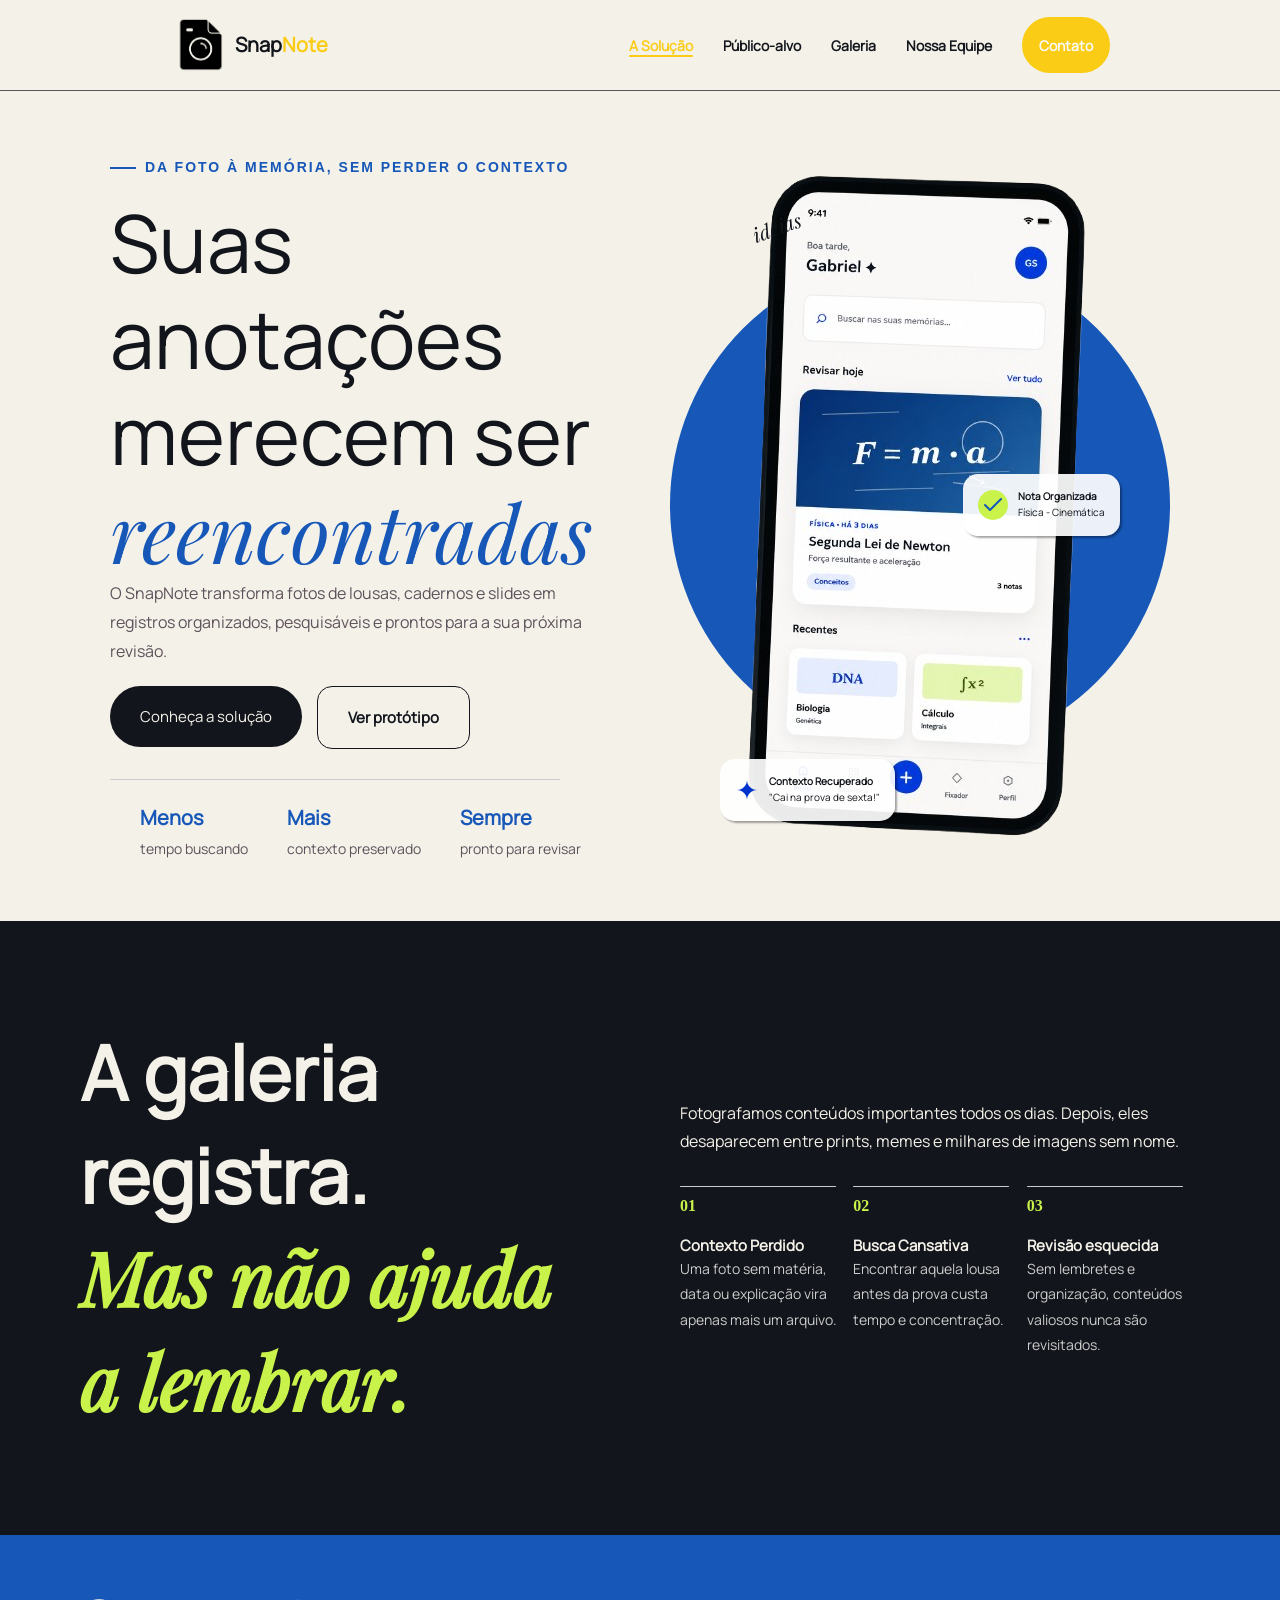
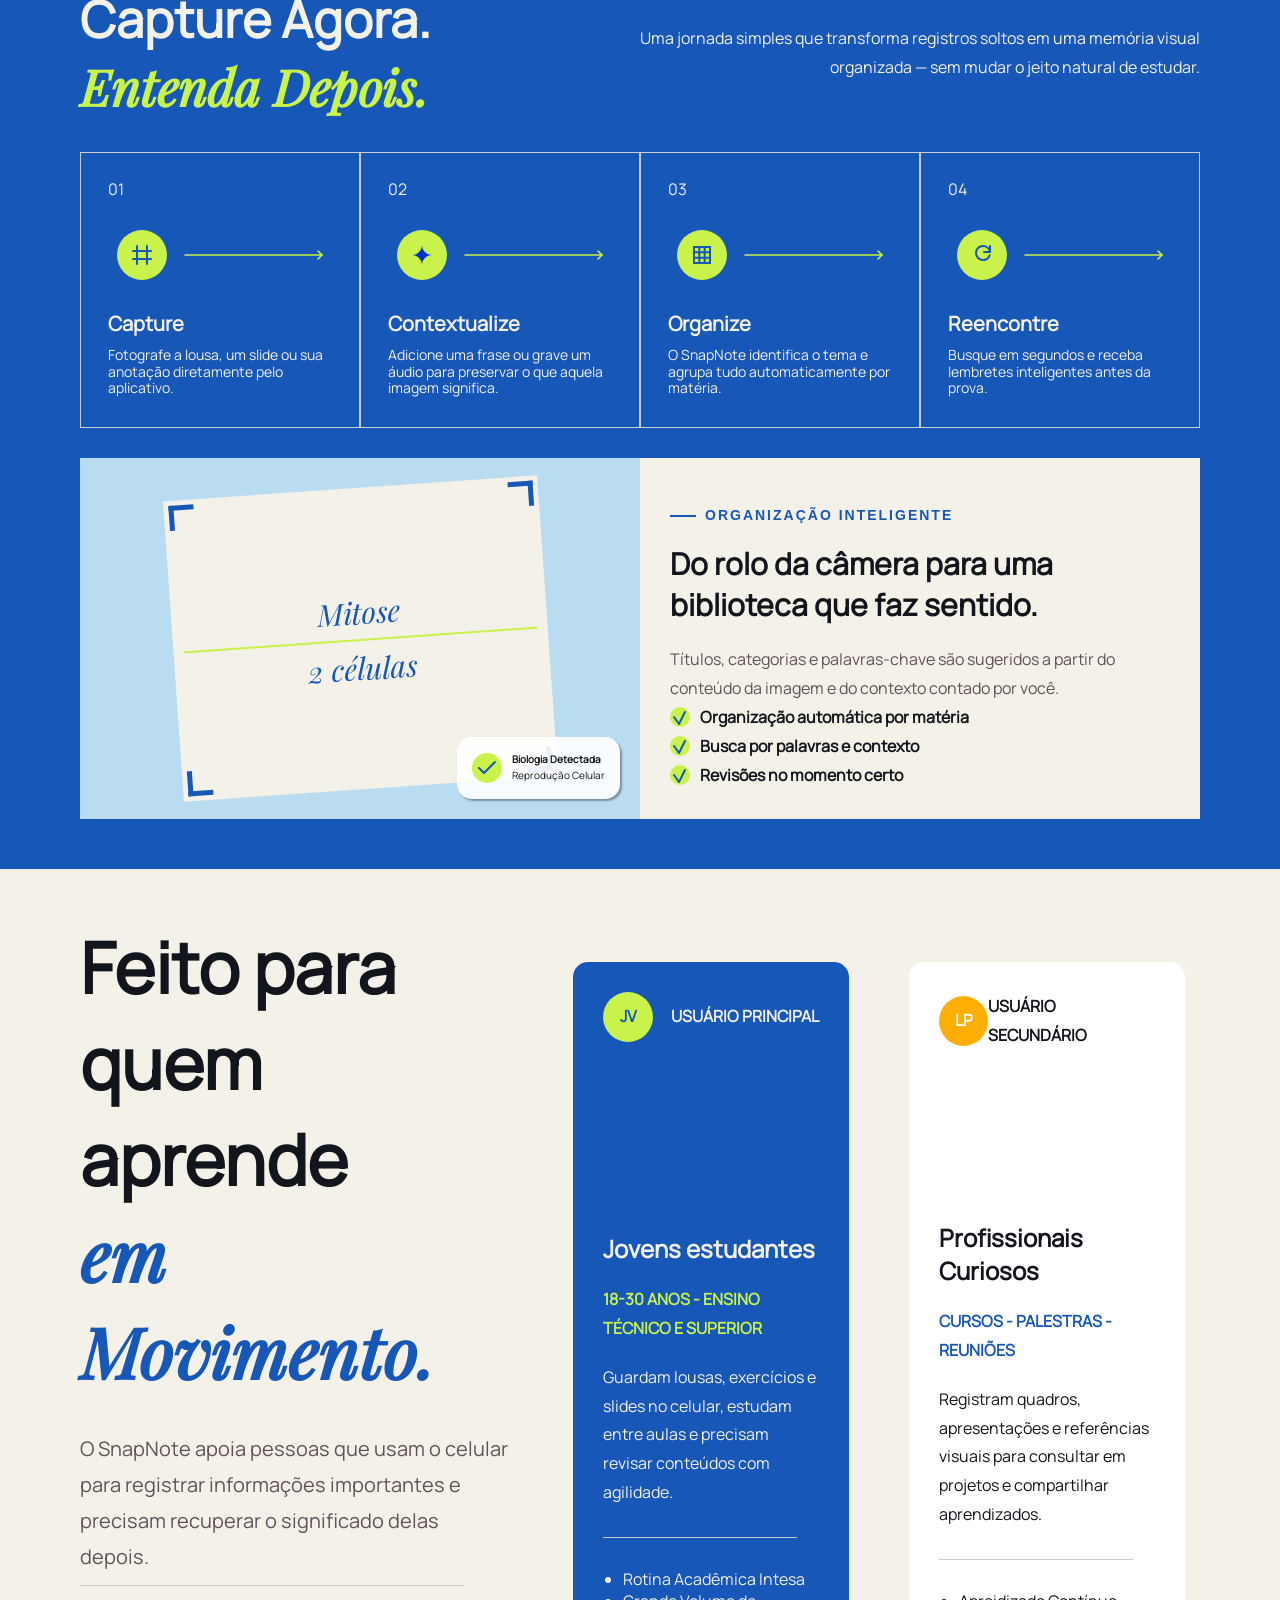
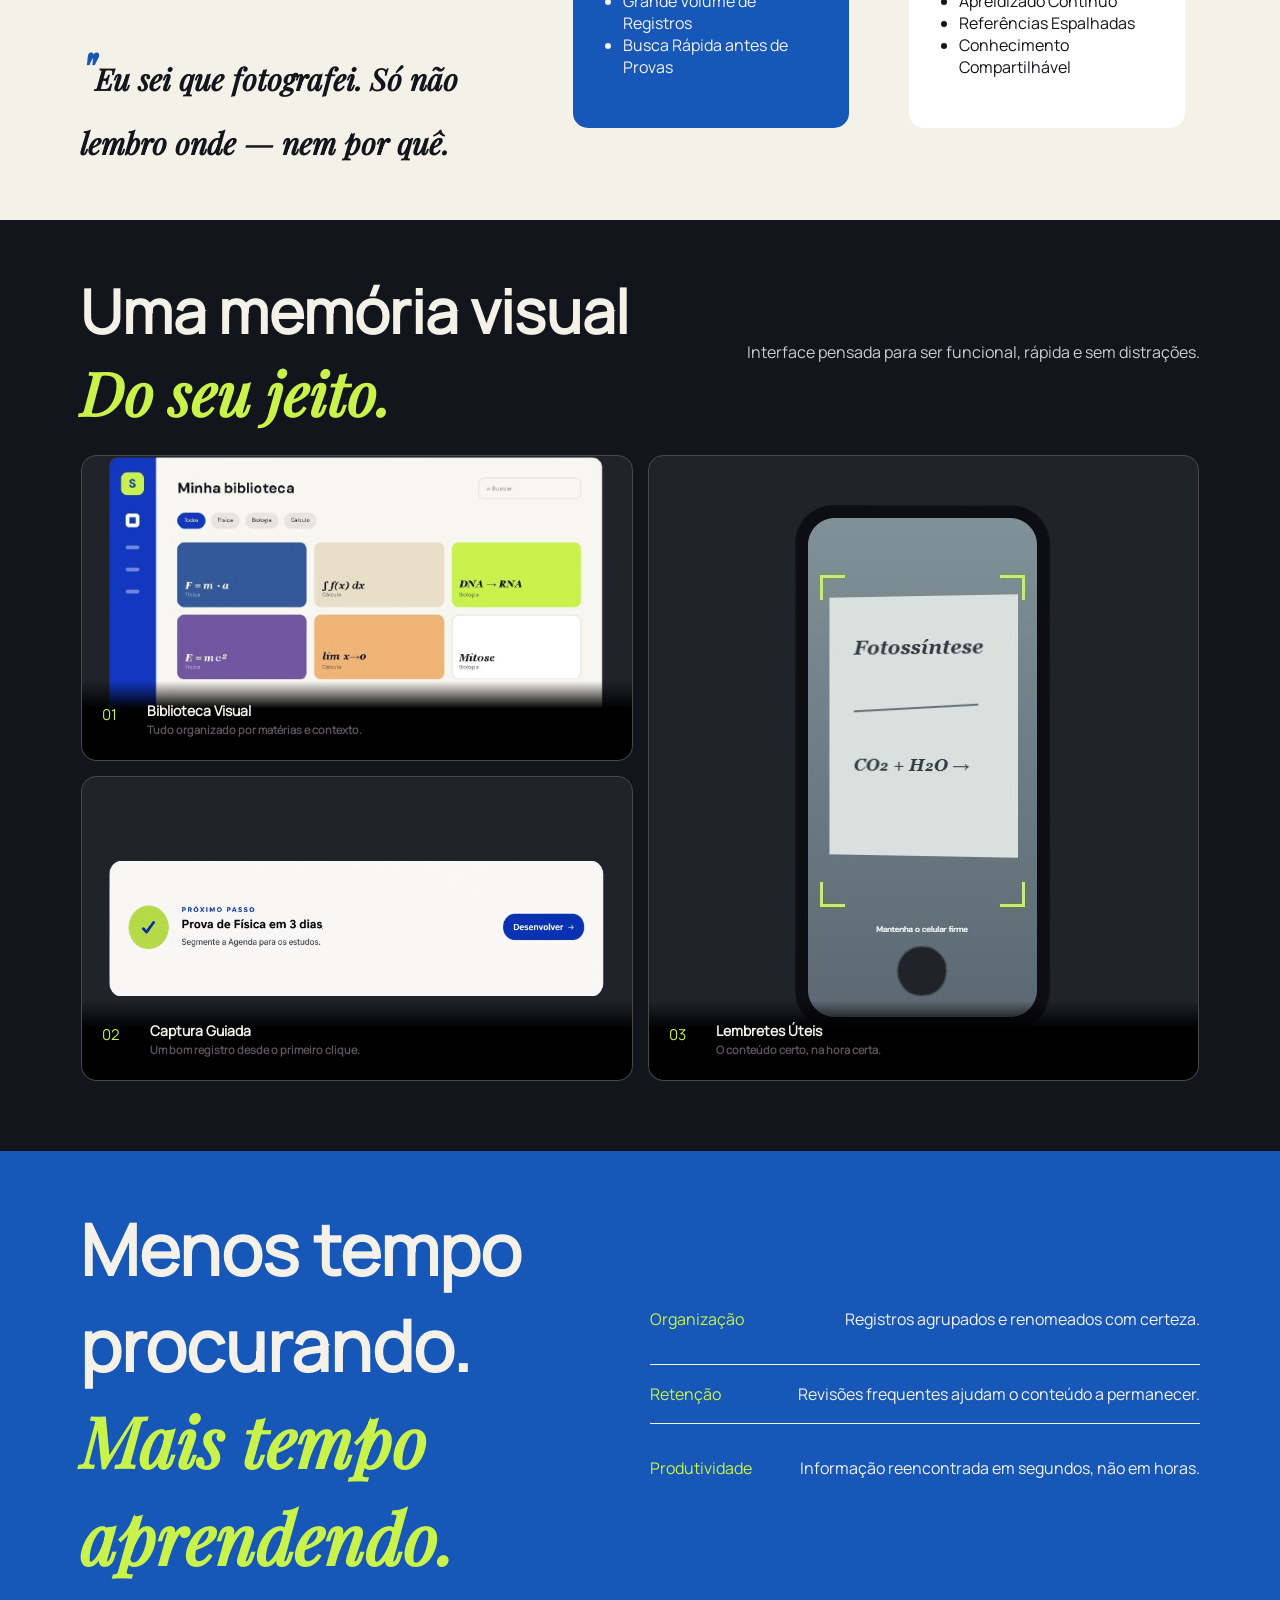
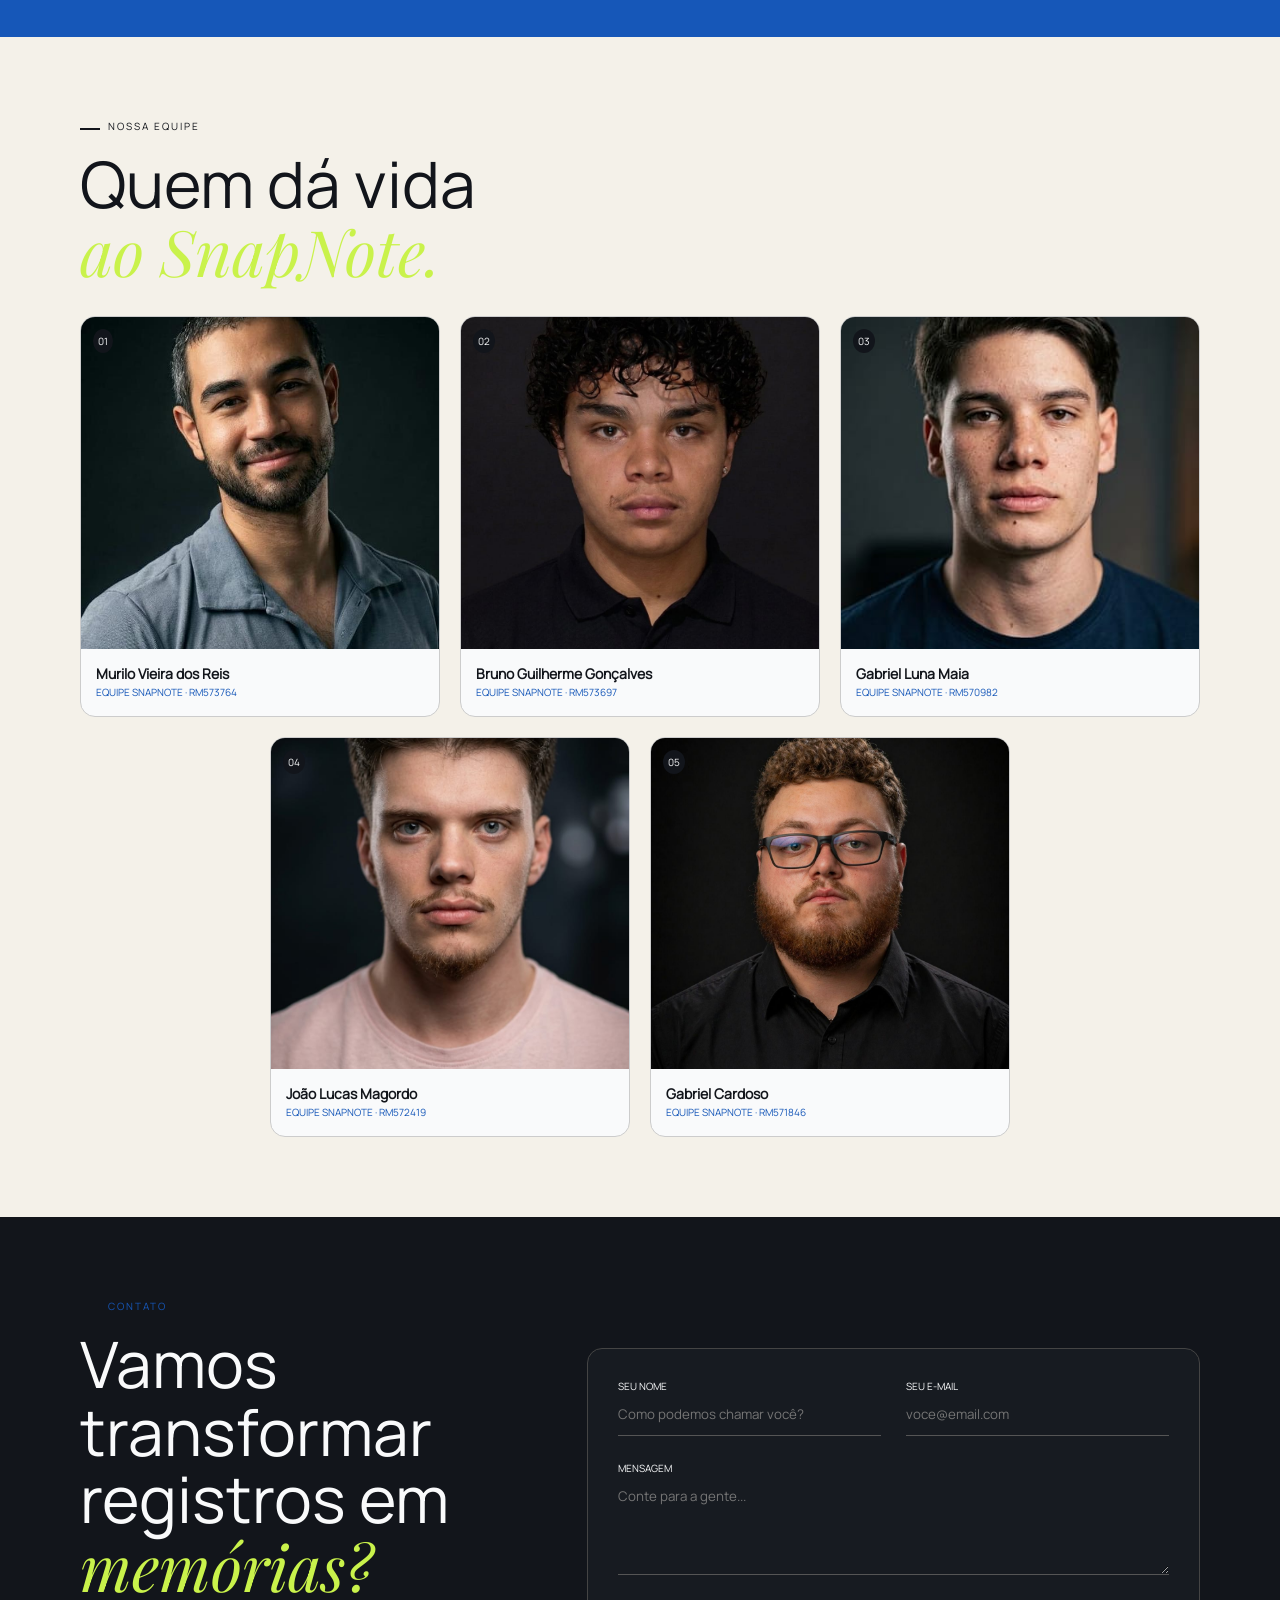
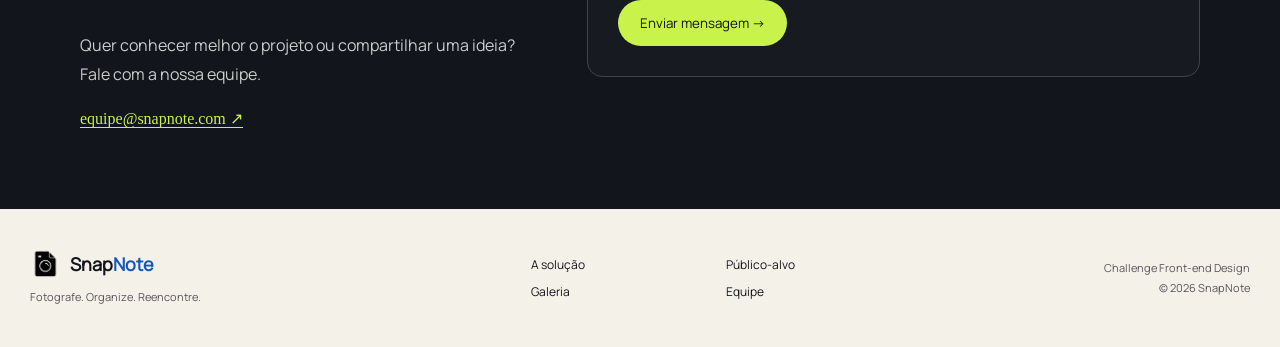
==== index.html @ d65e0044 "fix: correções" ====
<!DOCTYPE html>
<html lang="en">

<head>
    <meta charset="UTF-8">
    <meta name="viewport" content="width=device-width, initial-scale=1.0">
    <title>SnapNote</title>
    <link rel="stylesheet" href="styles/style.css">
</head>

<body>
    <header class="header-nav">
        <a href="#top">
            <div class="header-logo">
                <img src="./images/logo.png" alt="Logotipo da plataforma SnapNote">
                <p>Snap<span>Note</span></p>
            </div>
        </a>
        <nav>
            <ul class="nav-hero-menu">
                <li><a href="#top">A Solução</a></li>
                <li><a href="#publico">Público-alvo</a></li>
                <li><a href="#galeria">Galeria</a></li>
                <li><a href="#equipe">Nossa Equipe</a></li>
                <li><a href="#contact">Contato</a></li>
            </ul>
        </nav>
        <button id="menuButton" class="nav-mobile-menu">
            <div></div>
            <div></div>
            <div></div>
        </button>
        <div class="mobile-menu">
            <div>
                <a href="#top">
                    <img src="./images/logo-white.png" alt="Logotipo da plataforma SnapNote">
                </a>
            </div>
            <ul class="nav-hero-menu">
                <li><a href="#top">A Solução</a></li>
                <li><a href="#publico">Público-alvo</a></li>
                <li><a href="#galeria">Galeria</a></li>
                <li><a href="#equipe">Nossa Equipe</a></li>
                <li><a href="#contact">Contato</a></li>
            </ul>
        </div>
    </header>
    <main>
        <section id="top" class="home-section">
            <div class="home">
                <div class="call-to-action">
                    <p class="impact"><span></span>Da Foto à Memória, sem perder o contexto</p>
                    <h1 class="title">Suas anotações merecem ser</h1>
                    <h1 class="title differ-font">reencontradas</h1>
                    <p class="color-grey">O SnapNote transforma fotos de lousas, cadernos e slides em registros
                        organizados,
                        pesquisáveis e
                        prontos para a sua próxima revisão.
                    </p>
                    <div class="buttons">
                        <a href="#galeria"><button class="btn">Conheça a solução</button></a>
                        <a href="#galeria2"><button class="btn-white">Ver protótipo</button></a>
                    </div>
                    <div class="separator"></div>
                    <div class="characteristics">
                        <div>
                            <p>Menos</p>
                            <p>tempo buscando</p>
                        </div>
                        <div>
                            <p>Mais</p>
                            <p>contexto preservado</p>
                        </div>
                        <div>
                            <p>Sempre</p>
                            <p>pronto para revisar</p>
                        </div>
                    </div>
                </div>
                <div class="interface">
                    <img src="./images/prot.png" alt="Grande deslizamento de terra em encosta urbana">
                    <div class="blue-circle"></div>
                    <span class="decoration-ideas">ideias</span>
                    <div class="decoration-note">
                        <div>
                            <svg xmlns="http://w3.org" viewBox="0 0 24 24" width="24" height="24" fill="none"
                                stroke="currentColor" stroke-width="2" stroke-linecap="round" stroke-linejoin="round">
                                <polyline points="20 6 9 17 4 12"></polyline>
                            </svg>
                        </div>
                        <div>
                            <h3>Nota Organizada</h3>
                            <p>Física - Cinemática</p>
                        </div>
                    </div>
                    <div class="decoration-ai">
                        <div>
                            <svg width="24" height="24" viewBox="0 0 24 24" fill="none"
                                xmlns="http://www.w3.org/2000/svg">
                                <path
                                    d="M12 2C12 7.5 16.5 12 22 12C16.5 12 12 16.5 12 22C12 16.5 7.5 12 2 12C7.5 12 12 7.5 12 2Z"
                                    fill="#0033CC" />
                            </svg>
                        </div>
                        <div>
                            <h3>Contexto Recuperado</h3>
                            <p>"Cai na prova de sexta!"</p>
                        </div>
                    </div>
                </div>
            </div>
        </section>
        <section class="problem-section">
            <div class="problem-grid">
                <div class="problem-title">
                    <h2>
                        A galeria registra.
                        <br>
                        <span class="differ-font">Mas não ajuda a lembrar.</span>
                    </h2>
                </div>
                <div class="problem-explanation">
                    <p>Fotografamos conteúdos importantes todos os dias. Depois, eles desaparecem entre prints, memes e
                        milhares de imagens sem nome.
                    </p>
                    <div>
                        <div>
                            <div class="separator"></div>
                            <strong>01</strong>
                            <h3>Contexto Perdido</h3>
                            <p>Uma foto sem matéria, data ou explicação vira apenas mais um arquivo.</p>
                        </div>
                        <div>
                            <div class="separator"></div>
                            <strong>02</strong>
                            <h3>Busca Cansativa</h3>
                            <p>Encontrar aquela lousa antes da prova custa tempo e concentração.</p>
                        </div>
                        <div>
                            <div class="separator"></div>
                            <strong>03</strong>
                            <h3>Revisão esquecida</h3>
                            <p>Sem lembretes e organização, conteúdos valiosos nunca são revisitados.</p>
                        </div>
                    </div>
                </div>
            </div>
        </section>

        <section class="solution-section">
            <div class="solution">
                <div class="solution-header">
                    <h2>Capture Agora.
                        <br>
                        <span class="differ-font">Entenda Depois.</span>
                    </h2>
                    <p>Uma jornada simples que transforma registros soltos em uma memória visual organizada — sem mudar
                        o
                        jeito
                        natural de estudar.</p>
                </div>
                <div class="solution-backlog">
                    <div class="backlog">
                        <span>01</span>
                        <div class="action">
                            <div class="green-circle">
                                <svg width="32" height="32" viewBox="0 0 32 32" fill="none"
                                    xmlns="http://www.w3.org/2000/svg">
                                    <path d="M11 7V25" stroke="#1657B8" stroke-width="2" stroke-linecap="round" />
                                    <path d="M21 7V25" stroke="#1657B8" stroke-width="2" stroke-linecap="round" />
                                    <path d="M7 12H25" stroke="#1657B8" stroke-width="2" stroke-linecap="round" />
                                    <path d="M7 20H25" stroke="#1657B8" stroke-width="2" stroke-linecap="round" />
                                </svg>
                            </div>
                            <svg width="140" height="12" viewBox="0 0 140 12" fill="none"
                                xmlns="http://www.w3.org/2000/svg">
                                <path d="M1 6H138" stroke="#C9F24B" stroke-width="1.5" stroke-linecap="round" />
                                <path d="M134 2L138 6L134 10" stroke="#C9F24B" stroke-width="1.5" stroke-linecap="round"
                                    stroke-linejoin="round" />
                            </svg>
                        </div>
                        <div class="backlog-text">
                            <h2>Capture</h2>
                            <p>Fotografe a lousa, um slide ou sua anotação diretamente pelo aplicativo.</p>
                        </div>
                    </div>
                    <div class="backlog">
                        <span>02</span>
                        <div class="action">
                            <div class="green-circle">
                                <svg width="24" height="24" viewBox="0 0 24 24" fill="none"
                                    xmlns="http://www.w3.org/2000/svg">
                                    <path
                                        d="M12 2C12 7.5 16.5 12 22 12C16.5 12 12 16.5 12 22C12 16.5 7.5 12 2 12C7.5 12 12 7.5 12 2Z"
                                        fill="#0033CC" />
                                </svg>
                            </div>
                            <svg width="140" height="12" viewBox="0 0 140 12" fill="none"
                                xmlns="http://www.w3.org/2000/svg">
                                <path d="M1 6H138" stroke="#C9F24B" stroke-width="1.5" stroke-linecap="round" />
                                <path d="M134 2L138 6L134 10" stroke="#C9F24B" stroke-width="1.5" stroke-linecap="round"
                                    stroke-linejoin="round" />
                            </svg>
                        </div>
                        <div class="backlog-text">
                            <h2>Contextualize</h2>
                            <p>Adicione uma frase ou grave um áudio para preservar o que aquela imagem significa.</p>
                        </div>
                    </div>
                    <div class="backlog">
                        <span>03</span>
                        <div class="action">
                            <div class="green-circle">
                                <svg width="24" height="24" viewBox="0 0 24 24" fill="none"
                                    xmlns="http://www.w3.org/2000/svg">
                                    <path d="M4 4H20V20H4V4Z" stroke="#1657B8" stroke-width="2" />

                                    <path d="M4 9.33H20M4 14.66H20" stroke="#1657B8" stroke-width="2" />

                                    <path d="M9.33 4V20M14.66 4V20" stroke="#1657B8" stroke-width="2" />
                                </svg>
                            </div>
                            <svg width="140" height="12" viewBox="0 0 140 12" fill="none"
                                xmlns="http://www.w3.org/2000/svg">
                                <path d="M1 6H138" stroke="#C9F24B" stroke-width="1.5" stroke-linecap="round" />
                                <path d="M134 2L138 6L134 10" stroke="#C9F24B" stroke-width="1.5" stroke-linecap="round"
                                    stroke-linejoin="round" />
                            </svg>
                        </div>
                        <div class="backlog-text">
                            <h2>Organize</h2>
                            <p>O SnapNote identifica o tema e agrupa tudo automaticamente por matéria.</p>
                        </div>
                    </div>
                    <div class="backlog">
                        <span>04</span>
                        <div class="action">
                            <div class="green-circle">
                                <div style="color: blue;">
                                    <svg width="24" height="24" viewBox="0 0 24 24" fill="none"
                                        xmlns="http://www.w3.org/2000/svg">
                                        <path
                                            d="M20 11C19.5 7.6 16.6 5 13 5C9.1 5 6 8.1 6 12C6 15.9 9.1 19 13 19C16 19 18.6 17.1 19.6 14.4"
                                            stroke="#1657B8" stroke-width="2" stroke-linecap="round" />

                                        <path d="M20 5V11H14" stroke="#1657B8" stroke-width="2" stroke-linecap="round"
                                            stroke-linejoin="round" />
                                    </svg>
                                </div>
                            </div>
                            <svg width="140" height="12" viewBox="0 0 140 12" fill="none"
                                xmlns="http://www.w3.org/2000/svg">
                                <path d="M1 6H138" stroke="#C9F24B" stroke-width="1.5" stroke-linecap="round" />
                                <path d="M134 2L138 6L134 10" stroke="#C9F24B" stroke-width="1.5" stroke-linecap="round"
                                    stroke-linejoin="round" />
                            </svg>
                        </div>
                        <div class="backlog-text">
                            <h2>Reencontre</h2>
                            <p>Busque em segundos e receba lembretes inteligentes antes da prova.</p>
                        </div>
                    </div>
                </div>
                <div class="real-example">
                    <div class="example">
                        <div class="decoration-note">
                            <div>
                                <svg xmlns="http://w3.org" viewBox="0 0 24 24" width="24" height="24" fill="none"
                                    stroke="currentColor" stroke-width="2" stroke-linecap="round"
                                    stroke-linejoin="round">
                                    <polyline points="20 6 9 17 4 12"></polyline>
                                </svg>
                            </div>
                            <div>
                                <h3>Biologia Detectada</h3>
                                <p>Reprodução Celular</p>
                            </div>
                        </div>
                        <div class="card">
                            <span class="corner corner-1"></span>
                            <span class="corner corner-2"></span>
                            <span class="corner corner-3"></span>
                            <span class="corner corner-4"></span>
                            <div class="card-1">
                                <p class="differ-font">Mitose</p>
                            </div>
                            <div class="card-2">
                                <p class="differ-font">2 células</p>
                            </div>
                        </div>
                    </div>
                    <div class="system">
                        <p class="impact"><span></span>Organização Inteligente</p>
                        <h3>Do rolo da câmera para uma biblioteca que faz sentido.</h3>
                        <p class="text">Títulos, categorias e palavras-chave são sugeridos a partir do conteúdo da
                            imagem e
                            do contexto contado por você.</p>
                        <ul>
                            <li>
                                <div class="green-circle">
                                    <svg xmlns="http://w3.org" viewBox="0 0 20 20" width="20" height="20" fill="none"
                                        stroke="currentColor" stroke-width="2" stroke-linecap="round"
                                        stroke-linejoin="round">
                                        <polyline points="15 5 9 17 4 10"></polyline>
                                    </svg>
                                </div>
                                <p>Organização automática por matéria</p>
                            </li>
                            <li>
                                <div class="green-circle">
                                    <svg xmlns="http://w3.org" viewBox="0 0 20 20" width="20" height="20" fill="none"
                                        stroke="currentColor" stroke-width="2" stroke-linecap="round"
                                        stroke-linejoin="round">
                                        <polyline points="15 5 9 17 4 10"></polyline>
                                    </svg>
                                </div>
                                <p>Busca por palavras e contexto</p>
                            </li>
                            <li>
                                <div class="green-circle">
                                    <svg xmlns="http://w3.org" viewBox="0 0 20 20" width="20" height="20" fill="none"
                                        stroke="currentColor" stroke-width="2" stroke-linecap="round"
                                        stroke-linejoin="round">
                                        <polyline points="15 5 9 17 4 10"></polyline>
                                    </svg>
                                </div>
                                <p>Revisões no momento certo</p>
                            </li>
                        </ul>
                    </div>
                </div>
            </div>

        </section>

        <section id="publico" class="public-section">
            <div class="public-phrase">
                <h2>Feito para quem aprende<br><span class="differ-font">em Movimento.</span></h2>
                <p>O SnapNote apoia pessoas que usam o celular para registrar informações importantes e precisam
                    recuperar o significado delas depois.</p>
                <div class="separator"></div>
                <p class="comment differ-font"><span class="quote">"</span>Eu sei que fotografei. Só não lembro onde —
                    nem
                    por quê.</p>
            </div>
            <div class="public-people">
                <div class="person">
                    <div class="header">
                        <div class="green-circle">
                            <p>JV</p>
                        </div>
                        <p>USUÁRIO PRINCIPAL</p>
                    </div>
                    <div class="content">
                        <h2>Jovens estudantes</h2>
                        <p class="notation">18-30 ANOS - ENSINO TÉCNICO E SUPERIOR</p>
                        <p>Guardam lousas, exercícios e slides no celular, estudam entre aulas e precisam revisar
                            conteúdos
                            com agilidade.
                        </p>
                        <div class="separator"></div>
                        <ul class="person-characteristics">
                            <li>Rotina Acadêmica Intesa</li>
                            <li>Grande Volume de Registros</li>
                            <li>Busca Rápida antes de Provas</li>
                        </ul>
                    </div>

                </div>
                <div class="person professional">
                    <div class="header">
                        <div class="green-circle">
                            <p>LP</p>
                        </div>
                        <p>USUÁRIO SECUNDÁRIO</p>
                    </div>
                    <div class="content">
                        <h2>Profissionais Curiosos</h2>
                        <p class="notation">CURSOS - PALESTRAS - REUNIÕES</p>
                        <p>Registram quadros, apresentações e referências visuais para consultar em projetos e
                            compartilhar
                            aprendizados.
                        </p>
                        <div class="separator"></div>
                        <ul class="person-characteristics">
                            <li>Apreidizado Contínuo</li>
                            <li>Referências Espalhadas</li>
                            <li>Conhecimento Compartilhável</li>
                        </ul>
                    </div>

                </div>
            </div>
        </section>

        <section id="galeria" class="galery-section">
            <div class="galery-phrase">
                <h2>Uma memória visual<br><span class="differ-font">Do seu jeito.</span></h2>
                <p>Interface pensada para ser funcional, rápida e sem distrações.</p>
            </div>

            <div class="galery-images">
                <div class="image-border">
                    <img src="images/galery/desktop.png" alt="">
                    <div class="images-subtitles">
                        <p class="number">01</p>
                        <div>
                            <h2>Biblioteca Visual</h2>
                            <p>Tudo organizado por matérias e contexto.</p>
                        </div>
                    </div>
                </div>
                <div class="image-border">
                    <img src="images/galery/cellPhone.png" alt="">
                    <div class="images-subtitles">
                        <p class="number">03</p>
                        <div>
                            <h2>Lembretes Úteis</h2>
                            <p>O conteúdo certo, na hora certa.</p>
                        </div>
                    </div>
                </div>
                <div class="image-border">
                    <img src="images/galery/half.png" alt="">
                    <div class="images-subtitles">
                        <p class="number">02</p>
                        <div>
                            <h2>Captura Guiada</h2>
                            <p>Um bom registro desde o primeiro clique.</p>
                        </div>
                    </div>
                </div>
            </div>

        </section>

        <section id="galeria2" class="galery2-section">
            <div class="galery2-phrase">
                <h2>Menos tempo procurando.<br><span class="differ-font">Mais tempo aprendendo.</span></h2>
            </div>
            <div class="galery2-content">
                <div>
                    <p>Organização</p>
                    <p>Registros agrupados e renomeados com certeza.</p>
                </div>
                <div>
                    <p>Retenção</p>
                    <p>Revisões frequentes ajudam o conteúdo a permanecer.</p>
                </div>
                <div>
                    <p>Produtividade</p>
                    <p>Informação reencontrada em segundos, não em horas.</p>
                </div>
            </div>
        </section>


        <section id="equipe" class="team-section">
            <div class="team-heading">
                <div>
                    <p class="section-label"><span></span>NOSSA EQUIPE</p>
                    <h2>Quem dá vida<br><span>ao SnapNote.</span></h2>
                </div>
            </div>

            <div class="team-cards">
                <div class="team-card">
                    <div class="member-image"><span class="member-number">01</span><img
                            src="./images/group/muriloV.jpeg" alt="Foto de Murilo Vieira dos Reis"></div>
                    <div class="member-info">
                        <h3>Murilo Vieira dos Reis</h3>
                        <p>EQUIPE SNAPNOTE · RM573764</p>
                    </div>
                </div>
                <div class="team-card">
                    <div class="member-image"><span class="member-number">02</span><img src="./images/group/brunoG.jpeg"
                            alt="Foto de Bruno Guilherme Gonçalves"></div>
                    <div class="member-info">
                        <h3>Bruno Guilherme Gonçalves</h3>
                        <p>EQUIPE SNAPNOTE · RM573697</p>
                    </div>
                </div>
                <div class="team-card">
                    <div class="member-image"><span class="member-number">03</span><img
                            src="./images/group/gabrielL.jpeg" alt="Foto de Gabriel Luna Maia"></div>
                    <div class="member-info">
                        <h3>Gabriel Luna Maia</h3>
                        <p>EQUIPE SNAPNOTE · RM570982</p>
                    </div>
                </div>
                <div class="team-card">
                    <div class="member-image"><span class="member-number">04</span><img src="./images/group/joaoL.jpeg"
                            alt="Foto de João Lucas Magordo"></div>
                    <div class="member-info">
                        <h3>João Lucas Magordo</h3>
                        <p>EQUIPE SNAPNOTE · RM572419</p>
                    </div>
                </div>
                <div class="team-card">
                    <div class="member-image"><span class="member-number">05</span><img
                            src="./images/group/gabrielC.jpeg" alt="Foto de Gabriel Cardoso"></div>
                    <div class="member-info">
                        <h3>Gabriel Cardoso</h3>
                        <p>EQUIPE SNAPNOTE · RM571846</p>
                    </div>
                </div>
            </div>
        </section>

        <section id="contact">
            <div class="contact-copy">
                <p class="contact-label"><span></span>CONTATO</p>
                <h2>Vamos transformar<br>registros em<br><span>memórias?</span></h2>
                <p class="contact-description">Quer conhecer melhor o projeto ou compartilhar uma ideia? Fale com a
                    nossa
                    equipe.</p>
                <a class="contact-email" href="mailto:equipe@snapnote.com">equipe@snapnote.com ↗</a>
            </div>

            <form class="contact-form" id="formContact">
                <div class="contact-form-grid">
                    <div class="form-field">
                        <label for="nome">SEU NOME</label>
                        <input required type="text" id="nome" name="nome" placeholder="Como podemos chamar você?">
                    </div>
                    <div class="form-field">
                        <label for="email">SEU E-MAIL</label>
                        <input required type="email" id="email" name="email" placeholder="voce@email.com">
                    </div>
                    <div class="form-field form-field-full">
                        <label for="mensagem">MENSAGEM</label>
                        <textarea required id="mensagem" name="mensagem" placeholder="Conte para a gente..."></textarea>
                    </div>
                </div>
                <button class="contact-submit" type="submit">Enviar mensagem <span>→</span></button>
            </form>
        </section>

    </main>
    <footer class="site-footer">
        <div class="footer-brand">
            <a href="#top" class="footer-logo">
                <img src="./images/logo.png" alt="Logotipo do SnapNote">
                <span>Snap<span>Note</span></span>
            </a>
            <p>Fotografe. Organize. Reencontre.</p>
        </div>

        <nav class="footer-column" aria-label="Navegação principal">
            <a href="#top">A solução</a>
            <a href="#galeria">Galeria</a>
        </nav>

        <nav class="footer-column" aria-label="Navegação complementar">
            <a href="#publico">Público-alvo</a>
            <a href="#equipe">Equipe</a>
        </nav>

        <div class="footer-copy">
            <p>Challenge Front-end Design</p>
            <p>© 2026 SnapNote</p>
        </div>
    </footer>
    <script src="./script/script.js"></script>
</body>

</html>
---- styles/style.css ----
html,
body,
* {
    margin: 0;
    padding: 0;
    box-sizing: border-box;
    border: 0;
}

p,
h1,
h2,
h3,
h4,
h5,
h6,
li,
span,
button {
    font-family: Mansrope;
    color: var(--bg-primary-color);
}

ul,
ol {
    list-style-type: none;
}

html {
    scroll-behavior: smooth;
}

a {
    text-decoration: none;
}

:root {
    --bg-white: #f4f1e9;

    --bg-little-white: #F9FAFB;

    --bg-pure-white: #FFFFFF;

    --bg-primary-color: #12151b;

    --bg-light-yellow: #FACC15;

    --bg-light-blue: #1657b8;

    --bg-grey: #5E525B;

    --bg-medium-grey: rgb(73, 73, 73);

    --bg-medium-black: #20232A;

    --bg-orange: #ffaf03;

    --bg-light-grey: #ccc;

    --lime: #c9f24b;

    --ciano: #b9dcf1;

    --p-border: 1px;
    --p-100: 100px;
    --p-30: 30px;
    --p-20: 20px;
    --p-15: 15px;
    --p-14: 14px;
    --p-10: 10px;
    --p-60: 60px;
    --p-50: 50px;
    --p-80: 80px;
    --p-8: 8px;
    --p-5: 5px;
    --p-2: 2px;
}


@font-face {
    font-family: Mansrope;
    src: url(../fonts/Manrope-Regular.ttf);
}

@font-face {
    font-family: Merienda;
    src: url(../fonts/Merienda-Light.ttf);
}

@font-face {
    font-family: Playfair;
    font-style: italic;
    src: url(../fonts/PlayfairDisplay-Italic.ttf);
}

p {
    line-height: 1.8;
}

.color-grey {
    color: var(--bg-grey);
}

section {
    width: 100%;
    padding: var(--p-50) var(--p-80);
    background: var(--bg-white);
    display: flex;
    align-items: center;
}

.header-nav {
    display: flex;
    align-items: center;
    justify-content: space-around;
    background: var(--bg-white);
    padding: var(--p-15) var(--p-20);
    position: fixed;
    right: 0;
    left: 0;
    top: 0;
    z-index: 10;
    border-bottom: var(--p-border) solid var(--bg-grey);
}

.header-logo {
    display: flex;
    align-items: center;
    gap: var(--p-5);

    img {
        max-height: var(--p-60);
    }

    p {
        font-size: var(--p-20);
        font-weight: 800;
        color: var(--bg-primary-color);

        span {
            color: var(--bg-light-yellow);
        }
    }
}

.nav-hero-menu {
    display: flex;
    align-items: center;
    gap: var(--p-30);
    list-style-type: none;

    li {
        a {
            color: var(--color-grey);
            font-family: Mansrope;
            font-size: var(--p-14);
            cursor: pointer;
            font-weight: bold;
        }
    }

    li:last-child {
        padding: var(--p-15);
        background: var(--bg-light-yellow);
        color: var(--bg-little-white);
        border-radius: var(--p-30);
        transition: .3s ease-in-out;
        border: var(--p-2) solid var(--bg-light-yellow);
    }

    li:last-child:hover {
        padding: var(--p-15);
        background: var(--bg-white);
        color: var(--bg-light-yellow);
        border-radius: var(--p-30);
    }
}

.home-section{
    margin-top: 90px;
}

.mobile-menu {
    position: absolute;
    padding: var(--p-20) var(--p-5);
    background-color: var(--bg-primary-color);
    top: 0;
    left: -50%;
    height: 100dvh;
    width: 50%;
    transition: .5s ease-in;

    div {
        display: flex;
        justify-content: center;
        align-items: center;
        margin-bottom: var(--p-20);

        img {
            max-height: var(--p-80);
        }
    }

    .nav-hero-menu {
        display: flex;
        flex-direction: column;
        align-items: center;
        gap: var(--p-30);
        list-style-type: none;

        li {
            a {
                font-family: Mansrope;
                font-size: var(--p-14);
                cursor: pointer;
                color: var(--bg-white);
            }
        }
    }
}

.activeLink {
    color: var(--bg-light-yellow) !important;
    font-weight: bold;
    position: relative;
}

.activeLink::after {
    position: absolute;
    content: "";
    width: 100%;
    height: var(--p-2);
    border-radius: var(--p-10);
    background: var(--bg-light-yellow);
    bottom: calc(var(--p-2) * -1);
    left: 0;
    right: 0;
}

.active {
    left: 0 !important;
}

.nav-mobile-menu {
    width: var(--p-30);
    height: auto;
    display: flex;
    flex-direction: column;
    align-items: end;
    cursor: pointer;
    display: none;
    background: transparent;
}

.nav-mobile-menu div {
    transition: .3s ease-in;
    width: 75%;
    height: var(--p-2);
    background: rgb(0, 0, 0);
    margin-bottom: var(--p-5);
}

.nav-mobile-menu div:first-child {
    width: 100%;
    margin-bottom: var(--p-5);
}

.nav-mobile-menu div:last-child {
    width: 50%;
    margin-bottom: 0;
}

.close {
    div {
        width: 100%;
        margin: 0;
        justify-content: center;
        margin-top: calc(var(--p-2) * -1);
        transform: rotate(45deg);
    }

    div:first-child {
        margin: 0;
        transform: rotate(-45deg);
    }

    div:last-child {
        display: none;
    }
}

button {
    transition: .3s ease-in;
}

.btn {
    background: var(--bg-primary-color);
    padding: var(--p-20) var(--p-30);
    color: var(--bg-white);
    border-radius: var(--p-50);
    font-size: var(--p-15);
    font-weight: 300;
    cursor: pointer;
}

.btn:hover {
    background: var(--bg-white);
    color: var(--bg-primary-color);
    border: var(--p-border) solid var(--bg-primary-color);
}

.btn-white {
    background: var(--bg-white);
    padding: var(--p-20) var(--p-30);
    color: var(--bg-primary-color);
    border: var(--p-border) solid var(--bg-primary-color);
    border-radius: var(--p-15);
    font-size: var(--p-15);
    font-weight: 750;
    cursor: pointer;
}

.btn-white:hover {
    background: var(--bg-primary-color);
    color: var(--bg-white);
    border: var(--p-border) solid var(--bg-white);
}

.home {
    height: 100%;
    width: 100%;
    display: flex;
}

.title {
    font-size: var(--p-80);
    line-height: 1.2;
    text-align: start;
    font-weight: 500;
}

.differ-font {
    font-family: Playfair;
    color: var(--bg-light-blue);
}

.call-to-action {
    height: 100%;
    padding: 0 var(--p-30);
    display: flex;
    flex-direction: column;
    justify-content: center;
    max-width: 50%;
}

.impact {
    margin-block: var(--p-15);
    color: var(--color-grey);
    font-size: var(--p-20);
    text-transform: uppercase;
    letter-spacing: var(--p-2);
    color: var(--bg-light-blue);
    font-size: var(--p-14);
    font-weight: 700;
    font-family: "Manrope", sans-serif !important;

    span {
        display: inline-block;
        width: 26px;
        height: 2px;
        margin: 0 9px 3px 0;
        background: var(--bg-light-blue);
    }
}

.buttons {
    margin: var(--p-20) 0;
    display: flex;
    gap: var(--p-15);
}

.interface {
    width: 100%;
    display: flex;
    justify-content: center;
    align-items: center;
    position: relative;

    img {
        position: absolute;
        z-index: 9;
    }
}

.blue-circle {
    height: calc(var(--p-100)*5);
    width: calc(var(--p-100)*5);
    background-color: var(--bg-light-blue);
    border-radius: 50%;
    position: absolute;
    z-index: 1;
}

.decoration-ideas {
    position: absolute;
    z-index: 9;
    top: 10%;
    left: 20%;
    transform: rotate(-20deg);
    font-family: Playfair;
    color: var(--bg-primary-color);
    font-size: var(--p-20);
}

.decoration-note {
    position: absolute;
    right: var(--p-80);
    z-index: 9;
    display: flex;
    gap: var(--p-10);
    justify-content: space-around;
    align-items: center;
    padding: 15px;
    background: rgba(255, 255, 255, 0.918);
    box-shadow: var(--p-2) var(--p-2) var(--p-2) rgba(0, 0, 0, 0.35);
    border-radius: var(--p-15);

    div:first-child {
        height: var(--p-30);
        width: var(--p-30);
        border-radius: 50%;
        background: var(--lime);
        display: flex;
        justify-content: center;
        align-items: center;

        svg {
            color: var(--bg-light-blue);
        }
    }

    h3 {
        font-size: var(--p-10);
    }

    p {
        font-size: var(--p-10);
    }
}

.decoration-ai {
    position: absolute;
    left: var(--p-80);
    bottom: var(--p-50);
    z-index: 9;
    display: flex;
    gap: var(--p-10);
    justify-content: space-around;
    align-items: center;
    padding: 15px;
    background: rgba(255, 255, 255, 0.918);
    box-shadow: var(--p-2) var(--p-2) var(--p-2) rgba(0, 0, 0, 0.35);
    border-radius: var(--p-15);

    div:first-child {
        display: flex;
        justify-content: center;
        align-items: center;

        svg {
            color: var(--bg-light-blue);
        }
    }

    h3 {
        font-size: var(--p-10);
    }

    p {
        font-size: var(--p-10);
    }
}

.problem-section {
    color: var(--bg-white) !important;
    background: var(--bg-primary-color);
    width: 100%;
    padding-block: var(--p-100);
}

.problem-grid {
    display: grid;
    width: 100%;
    grid-template-columns: 1fr 1fr;
    gap: var(--p-80);
}

.problem-title {
    font-size: var(--p-50);

    h2 {
        color: var(--bg-white);
    }

    span {
        color: var(--lime);
    }
}

.problem-explanation {
    display: flex;
    flex-direction: column;
    align-items: center;
    justify-content: center;
    gap: var(--p-20);

    p {
        color: var(--bg-white);
    }

    div {
        display: grid;
        grid-template-columns: repeat(3, 1fr);

        div {
            display: flex;
            flex-direction: column;
            align-items: start;
            justify-content: start;

            strong {
                color: var(--lime);
                margin-bottom: var(--p-20);
            }

            h3 {
                font-size: var(--p-15);
                color: var(--bg-white);
                font-weight: bold;
            }

            p {
                color: var(--bg-light-grey);
                font-size: var(--p-14);
            }
        }
    }
}

.solution-section {
    background: var(--bg-light-blue);
}

.solution {
    display: flex;
    flex-direction: column;
}

.solution-header {
    display: flex;
    justify-content: space-between;
    align-items: center;

    h2 {
        font-size: var(--p-50);
        color: var(--bg-white);

        span {
            color: var(--lime);
        }
    }

    p {
        color: var(--bg-white);
        width: 50%;
        text-align: end;
    }
}

.solution-backlog {
    width: 100%;
    display: grid;
    grid-template-columns: repeat(4, 1fr);
    margin-block: var(--p-30);
}

.backlog {
    position: relative;
    padding: 25px 27px 30px;
    border-right: 1px solid rgba(255, 255, 255, .28);
    border: 1px solid var(--bg-light-grey);

    span {
        color: var(--bg-white);
    }
}

.action {
    display: flex;
    align-items: center;
    justify-content: space-around;
    margin-block: var(--p-30);
}

.backlog-text {
    display: flex;
    flex-direction: column;
    align-items: flex-start;
    justify-content: center;

    * {
        color: var(--bg-white);
    }

    h2 {
        font-size: var(--p-20);
        margin-bottom: var(--p-10);
    }

    p {
        font-size: var(--p-14);
        line-height: 1.2;
    }
}

.green-circle {
    height: 50px;
    width: 50px;
    border-radius: 50%;
    background: var(--lime);
    display: flex;
    justify-content: center;
    align-items: center;
}

.real-example {
    width: 100%;
    display: grid;
    grid-template-columns: repeat(2, 1fr);
    border-radius: var(--p-20);
}

.example {
    background: var(--ciano);
    display: flex;
    justify-content: center;
    align-items: center;
    padding: var(--p-30);
    position: relative;

    .decoration-note {
        bottom: var(--p-20);
        right: var(--p-20);
    }

    .card {
        height: 100%;
        transform: rotate(-4deg);
        width: 75%;
        background: var(--bg-white);
        display: grid;
        padding: var(--p-10);
        grid-template-rows: repeat(2, 1fr);
        position: relative;
    }
}

.corner {
    position: absolute;
    width: 25px;
    height: 25px;
    border: var(--p-border) solid var(--bg-light-blue);
    z-index: 2;
}

.corner-1 {
    top: var(--p-5);
    left: var(--p-5);
    border-width: var(--p-5) 0 0 var(--p-5);
}

.corner-2 {
    top: var(--p-5);
    right: var(--p-5);
    border-width: var(--p-5) var(--p-5) 0 0;
}

.corner-3 {
    bottom: var(--p-5);
    right: var(--p-5);
    border-width: 0 var(--p-5) var(--p-5) 0;
}

.corner-4 {
    bottom: var(--p-5);
    left: var(--p-5);
    border-width: 0 0 var(--p-5) var(--p-5);
}

.card-1 {
    height: 100%;
    width: 100%;
    font-size: var(--p-30);
    display: flex;
    align-items: end;
    justify-content: center;
}

.card-2 {
    height: 100%;
    width: 100%;
    font-size: var(--p-30);
    border-top: var(--p-2) solid var(--lime);
    display: flex;
    align-items: start;
    justify-content: center;
}

.system {
    background: var(--bg-white);
    padding: var(--p-30);
    display: flex;
    flex-direction: column;
    align-items: start;
    justify-content: center;

    h3 {
        font-size: var(--p-30);
        font-weight: 600;
    }

    .text {
        color: var(--bg-grey);
        margin-top: var(--p-20);
    }

    ul {
        li {
            display: flex;
            align-items: center;
            gap: var(--p-10);

            .green-circle {
                height: var(--p-20);
                width: var(--p-20);
                color: var(--bg-light-blue);
                font-size: var(--p-15);
            }

            p {
                font-weight: bold;
            }
        }
    }
}

.public-section {
    display: grid;
    grid-template-columns: .8fr 1.2fr;
    gap: var(--p-50);
}

.public-phrase {
    height: 100%;
    width: 100%;
    display: flex;
    flex-direction: column;
    align-items: start;
    justify-content: center;

    h2 {
        font-size: calc(var(--p-80) - var(--p-10));
    }

    p {
        color: var(--bg-grey);
        font-size: var(--p-20);
        margin-top: var(--p-30);
    }
}

.comment {
    color: var(--bg-primary-color) !important;
    font-size: var(--p-30) !important;
    font-weight: bold;
}

.quote {
    color: var(--bg-light-blue);
    font-family: Playfair;
    font-weight: 600;
    font-size: var(--p-50);
}

.public-people {
    display: grid;
    grid-template-columns: repeat(2, 1fr);
    gap: var(--p-30);
    height: 90%;
}

.person {
    height: 100%;
    width: 90%;
    background: var(--bg-light-blue);
    border-radius: var(--p-15);
    padding: var(--p-30);
    display: flex;
    flex-direction: column;
    justify-content: space-between;
    margin: auto;

    .separator {
        margin-block: var(--p-30);
    }
}

.header {
    display: flex;
    justify-content: space-between;
    align-items: center;

    .green-circle {
        p {
            color: var(--bg-light-blue);
        }
    }

    p {
        color: var(--bg-white);
        font-weight: bold;
    }
}

.notation {
    color: var(--lime) !important;
    font-weight: bold;
    margin-block: var(--p-20);
}

.person-characteristics {
    margin-left: var(--p-20);
    margin-bottom: var(--p-20);
    list-style-type: disc;

    li {
        color: var(--bg-white);
    }
}


.content {
    margin-top: var(--p-50);

    * {
        color: var(--bg-white);
    }
}

.person.professional {
    background: var(--bg-pure-white);

    .header {
        .green-circle {
            background: var(--bg-orange);

            p {
                color: var(--bg-pure-white);
            }
        }
    }

    * {
        color: var(--bg-primary-color);
    }

    .notation {
        color: var(--bg-light-blue) !important;
    }
}

.galery-section {
    background: var(--bg-primary-color);
    display: flex;
    flex-direction: column;
    align-items: center;
}

.galery-phrase {
    width: 100%;
    display: flex;
    align-items: center;
    justify-content: space-between;

    h2 {
        color: var(--bg-white);
        font-size: calc(var(--p-80) - var(--p-20));

        .differ-font {
            color: var(--lime);
        }
    }

    p {
        color: var(--bg-light-grey);
        text-align: end;
    }
}

.galery-images {
    display: grid;
    grid-template-columns: repeat(2, 1fr);
    grid-template-rows: repeat(2, 1fr);
    gap: var(--p-15);
    width: 100%;
    padding: var(--p-20) var(--p-100);

    .image-border {
        border-radius: var(--p-15);
        background-color: var(--bg-medium-black);
        border: var(--p-border) solid var(--bg-medium-grey);
        display: flex;
        flex-direction: column;
        justify-content: center;
        align-items: center;
        position: relative;

        img {
            max-width: 90%;
        }
    }

    .image-border:nth-child(2) {
        grid-row: span 2;
    }
}

.images-subtitles {
    background: linear-gradient(transparent, rgba(0, 0, 0, 1) 35%);
    display: flex;
    padding: var(--p-20);
    position: absolute;
    width: 100%;
    bottom: 0;
    left: 0;
    bottom: 0;
    border-radius: 0 0 var(--p-15) var(--p-15);
    gap: var(--p-30);

    div {
        display: flex;
        flex-direction: column;
        align-items: start;
        justify-content: center;

        h2 {
            color: var(--bg-white);
            font-size: var(--p-14);
            font-weight: bold;
        }

        p {
            color: var(--bg-grey);
            font-weight: bold;
            font-size: calc(var(--p-10) + var(--p-border));
        }
    }
}

.number {
    color: var(--lime);
    font-size: var(--p-15);
}

.galery2-section {
    display: grid;
    grid-template-columns: repeat(2, 1fr);
    background: var(--bg-light-blue);
    gap: var(--p-20);

    div {
        gap: var(--p-15);
        text-align: end;
    }
}

.galery2-phrase {
    width: 100%;
    display: flex;
    align-items: center;
    justify-content: space-between;

    h2 {
        color: var(--bg-white);
        font-size: clamp(var(--p-50), 5vw + var(--p-15), calc(var(--p-80) - var(--p-10)));
        text-align: start;

        .differ-font {
            color: var(--lime);
        }
    }
}

.galery2-content {
    display: flex;
    flex-direction: column;
    gap: var(--p-15);

    div {
        display: flex;
        justify-content: space-between;
        align-items: center;
        padding-block: var(--p-15);

        p {
            color: var(--bg-white);
        }

        p:first-child {
            color: var(--lime);
        }
    }

    div:nth-child(2) {
        border-bottom: var(--p-border) solid var(--bg-white);
        border-top: var(--p-border) solid var(--bg-white);
    }
}

#problema {
    flex-direction: column;
    align-items: start;
    justify-content: center;
    background: var(--bg-white);
}

.separator {
    width: 90%;
    height: var(--p-border);
    background: var(--bg-light-grey);
    border-radius: var(--p-5);
    margin: var(--p-10) 0;
}

.characteristics {
    display: flex;
    justify-content: space-around;
    align-items: center;
    padding: var(--p-10);

    div {
        display: flex;
        flex-direction: column;
        align-items: self-start;
        justify-content: center;

        p {
            color: var(--bg-grey);
            font-size: var(--p-14);
        }

        p:first-child {
            color: var(--bg-light-blue);
            font-size: var(--p-20);
            font-weight: bold;
        }
    }
}

.site-footer {
    display: grid;
    grid-template-columns: 2fr .7fr .7fr 1.4fr;
    align-items: center;
    gap: var(--p-30);
    width: 100%;
    padding: 40px var(--p-30);
    background: var(--bg-white);
    border-top: var(--p-border) solid var(--bg-primary-color);
}

.footer-brand {
    display: flex;
    flex-direction: column;
    align-items: flex-start;
    gap: var(--p-8);
}

.footer-logo {
    display: flex;
    align-items: center;
    gap: var(--p-10);
}

.footer-logo img {
    width: var(--p-30);
    height: var(--p-30);
    object-fit: contain;
}

.footer-logo>span {
    color: var(--bg-primary-color);
    font-size: 18px;
    font-weight: 700;
}

.footer-logo>span span {
    color: var(--bg-light-blue);
}

.footer-brand p,
.footer-copy p {
    color: var(--bg-grey);
    font-size: 11px;
}

.footer-column {
    display: grid;
    gap: var(--p-10);
}

.footer-column a {
    color: var(--bg-primary-color);
    font-family: Mansrope;
    font-size: 12px;
    transition: color .3s;
}

.footer-column a:hover {
    color: var(--bg-light-blue);
}

.footer-copy {
    text-align: right;
}

form {
    padding: var(--p-20);
    display: flex;
    flex-direction: column;
    width: 100%;

    label {
        font-family: Mansrope;
        padding: var(--p-15) 0;

    }

    * {
        font-family: Mansrope;
    }
}

.team-section {
    display: block;
    padding-block: var(--p-80);
}

.team-heading {
    display: grid;
    grid-template-columns: 1fr 350px;
    align-items: end;
    gap: var(--p-30);
    margin-bottom: var(--p-30);
}

.section-label,
.contact-label {
    font-size: var(--p-10);
    letter-spacing: var(--p-2);
    margin-bottom: var(--p-15);
}

.section-label span,
.contact-label span {
    display: inline-block;
    width: var(--p-20);
    height: var(--p-2);
    margin-right: var(--p-8);
    background: currentColor;
}

.team-heading h2,
.contact-copy h2 {
    font-size: clamp(42px, 5vw, 65px);
    line-height: 1.05;
    font-weight: 500;
}

.team-heading h2 span,
.contact-copy h2 span {
    color: var(--lime);
    font-family: Playfair;
}

.team-cards {
    display: grid;
    grid-template-columns: repeat(6, 1fr);
    gap: var(--p-20);
}

.team-card {
    grid-column: span 2;
    overflow: hidden;
    background: var(--bg-little-white);
    border: var(--p-border) solid var(--bg-light-grey);
    border-radius: var(--p-15);
    transition: transform .3s, box-shadow .3s;
}

.team-card:nth-child(4) {
    grid-column: 2 / 4;
}

.team-card:hover {
    transform: translateY(-8px);
    box-shadow: 0 12px 25px #0002;
}

.member-image {
    position: relative;
    aspect-ratio: 1.08 / 1;
    overflow: hidden;
}

.member-image img {
    display: block;
    width: 100%;
    height: 100%;
    object-fit: cover;
    object-position: center;
    transition: transform .4s;
}

.team-card:hover img {
    transform: scale(1.05);
}

.member-number {
    position: absolute;
    top: 12px;
    left: 12px;
    z-index: 1;
    padding: var(--p-5);
    color: var(--bg-little-white);
    background: var(--bg-primary-color);
    border-radius: 50%;
    font-size: var(--p-10);
}

.member-info {
    padding: var(--p-15);
}

.member-info h3 {
    font-size: var(--p-14);
}

.member-info p {
    color: var(--bg-light-blue);
    font-size: var(--p-10);
}

#contact {
    display: grid;
    grid-template-columns: 1fr 1.4fr;
    gap: calc(var(--p-80) - var(--p-10));
    background: var(--bg-primary-color);
    padding-block: var(--p-80);
}

.contact-copy h2,
.contact-copy p {
    color: var(--bg-little-white);
}

.contact-label {
    color: var(--bg-light-blue) !important;
}

.contact-description {
    margin: var(--p-30) 0 var(--p-20);
    color: var(--bg-light-grey) !important;
}

.contact-email {
    color: var(--lime);
    border-bottom: var(--p-border) solid var(--lime);
}

#contact .contact-form {
    width: 100%;
    padding: var(--p-30);
    gap: 25px;
    background: #171b21;
    border: var(--p-border) solid #444;
    border-radius: var(--p-15);
}

.contact-form-grid {
    display: grid;
    grid-template-columns: 1fr 1fr;
    gap: 25px;
}

.form-field {
    display: flex;
    flex-direction: column;
}

.form-field-full {
    grid-column: 1 / -1;
}

#contact label {
    padding: 0;
    color: var(--bg-little-white);
    font-size: var(--p-10);
}

#contact input,
#contact textarea {
    width: 100%;
    padding: 12px 0;
    color: var(--bg-little-white);
    background: transparent;
    border-bottom: var(--p-border) solid #555;
    outline: none;
}

#contact input:focus,
#contact textarea:focus {
    border-color: var(--lime);
}

#contact textarea {
    min-height: var(--p-100);
    resize: vertical;
}

.contact-submit {
    align-self: flex-start;
    padding: var(--p-14) 22px;
    background: var(--lime);
    border-radius: var(--p-30);
    cursor: pointer;
    transition: transform .3s, background .3s;
}

.contact-submit:hover {
    transform: translateX(6px);
    background: var(--bg-little-white);
}

@media(max-width: 1450px) {
    .galery-images {
        padding: var(--p-20) var(--p-border);
    }
}

@media(max-width: 1250px) {
    section {
        padding-inline: var(--p-30);
    }
}

@media(max-width: 1199px) {

    .galery-images {
        grid-template-columns: 1fr;

        img {
            margin-bottom: var(--p-50);
            margin-top: var(--p-15);
        }
    }

    .number {
        display: none;
    }

    .call-to-action {
        max-width: 100%;
    }

    .home {
        flex-direction: column;
        gap: var(--p-30);
    }

    .call-to-action {
        width: 100%;
        max-width: 100%;
        padding: 0;
    }

    .interface {
        width: 100%;
        min-height: 500px;
    }

    .interface img {
        position: relative;
        width: min(70%, 400px);
        max-width: 400px;
        height: auto;
    }

    .blue-circle {
        width: 400px;
        height: 400px;
    }

    .problem-grid {
        grid-template-columns: 1fr;
    }

    .solution-backlog {
        grid-template-columns: repeat(2, 1fr);
    }

    .real-example {
        grid-template-columns: 1fr;
    }
}

@media(max-width: 991px) {
    .nav-hero-menu {
        display: none;
    }

    .nav-mobile-menu {
        display: flex;
    }

    .team-heading,
    #contact {
        grid-template-columns: 1fr;
    }

    .team-cards {
        grid-template-columns: repeat(2, 1fr);
    }

    .team-card,
    .team-card:nth-child(4) {
        grid-column: span 1;
    }

    .home {
        flex-direction: column;
        align-items: center;
        justify-content: center;
    }

    .call-to-action {
        width: 100%;
        max-width: 100%;
        padding: 0;
    }

    .interface {
        width: 100%;
        min-height: 450px;
        margin-top: var(--p-20);
    }

    .interface img {
        position: relative;
        width: min(65%, 350px);
        max-width: 350px;
        height: auto;
    }

    .blue-circle {
        width: 350px;
        height: 350px;
    }

    .decoration-note {
        right: 5%;
    }

    .decoration-ai {
        left: 5%;
        bottom: 5%;
    }

    .decoration-ideas {
        left: 10%;
    }

    .public-people {
        grid-template-columns: 1fr;
    }

}


@media(max-width: 850px) {
    section {
        padding: var(--p-30);
    }

    .site-footer {
        grid-template-columns: 2fr 1fr 1fr;
    }

    .footer-copy {
        grid-column: 1 / -1;
        text-align: left;
    }

    .public-section {
        grid-template-columns: 1fr;
        gap: var(--p-border);
    }

    .public-people {
        gap: var(--p-10);
        height: 100%;
    }

    .galery2-section {
        grid-template-columns: 1fr;
    }

    .galery2-content {
        div {
            flex-direction: column;
            text-align: start;
        }
    }
}

@media (max-width: 650px) {

    .title {
        font-size: var(--p-50);
    }

    .call-to-action {
        p {
            font-size: var(--p-15);
        }
    }

    .team-cards,
    .contact-form-grid {
        grid-template-columns: 1fr;
    }

    .form-field-full {
        grid-column: auto;
    }

    #contact .contact-form {
        padding: var(--p-20);
    }

    .call-to-action {
        width: 100%;
        max-width: 100%;
    }

    .impact {
        font-size: 12px;
        line-height: 1.6;
    }

    .title {
        font-size: 42px;
        line-height: 1.1;
    }

    .call-to-action p {
        font-size: 15px;
    }

    .buttons {
        flex-wrap: wrap;
    }

    .interface {
        min-height: 430px;
        width: 100%;
        margin-top: var(--p-20);
    }

    .interface img {
        position: relative;
        width: min(72%, 300px);
        max-width: 300px;
        height: auto;
    }

    .blue-circle {
        width: 300px;
        height: 300px;
    }

    .decoration-note {
        right: 0;
        padding: 10px;
        transform: scale(.85);
        transform-origin: right center;
    }

    .decoration-ai {
        left: 0;
        bottom: 5%;
        padding: 10px;
        transform: scale(.85);
        transform-origin: left center;
    }

    .decoration-ideas {
        left: 5%;
        top: 5%;
        font-size: 16px;
    }
}

@media(max-width: 550px) {
    .site-footer {
        grid-template-columns: 1fr;
        gap: var(--p-20);
    }

    .footer-copy {
        grid-column: auto;
    }

    .solution-backlog {
        grid-template-columns: 1fr;
    }

}

@media(max-width: 500px) {

    section {
        padding-inline: var(--p-20);
    }

    .title {
        font-size: var(--p-50);
    }

    .call-to-action {
        padding: 0;
    }

    .interface {
        min-height: 380px;
    }

    .interface img {
        width: min(75%, 270px);
        max-width: 270px;
    }

    .blue-circle {
        width: 270px;
        height: 270px;
    }

    .decoration-note,
    .decoration-ai {
        transform: scale(.7);
    }

    .decoration-note {
        right: -5%;
    }

    .decoration-ai {
        left: -5%;
    }
}

@media(max-width: 370px) {
    .buttons {
        flex-direction: column;
    }

}
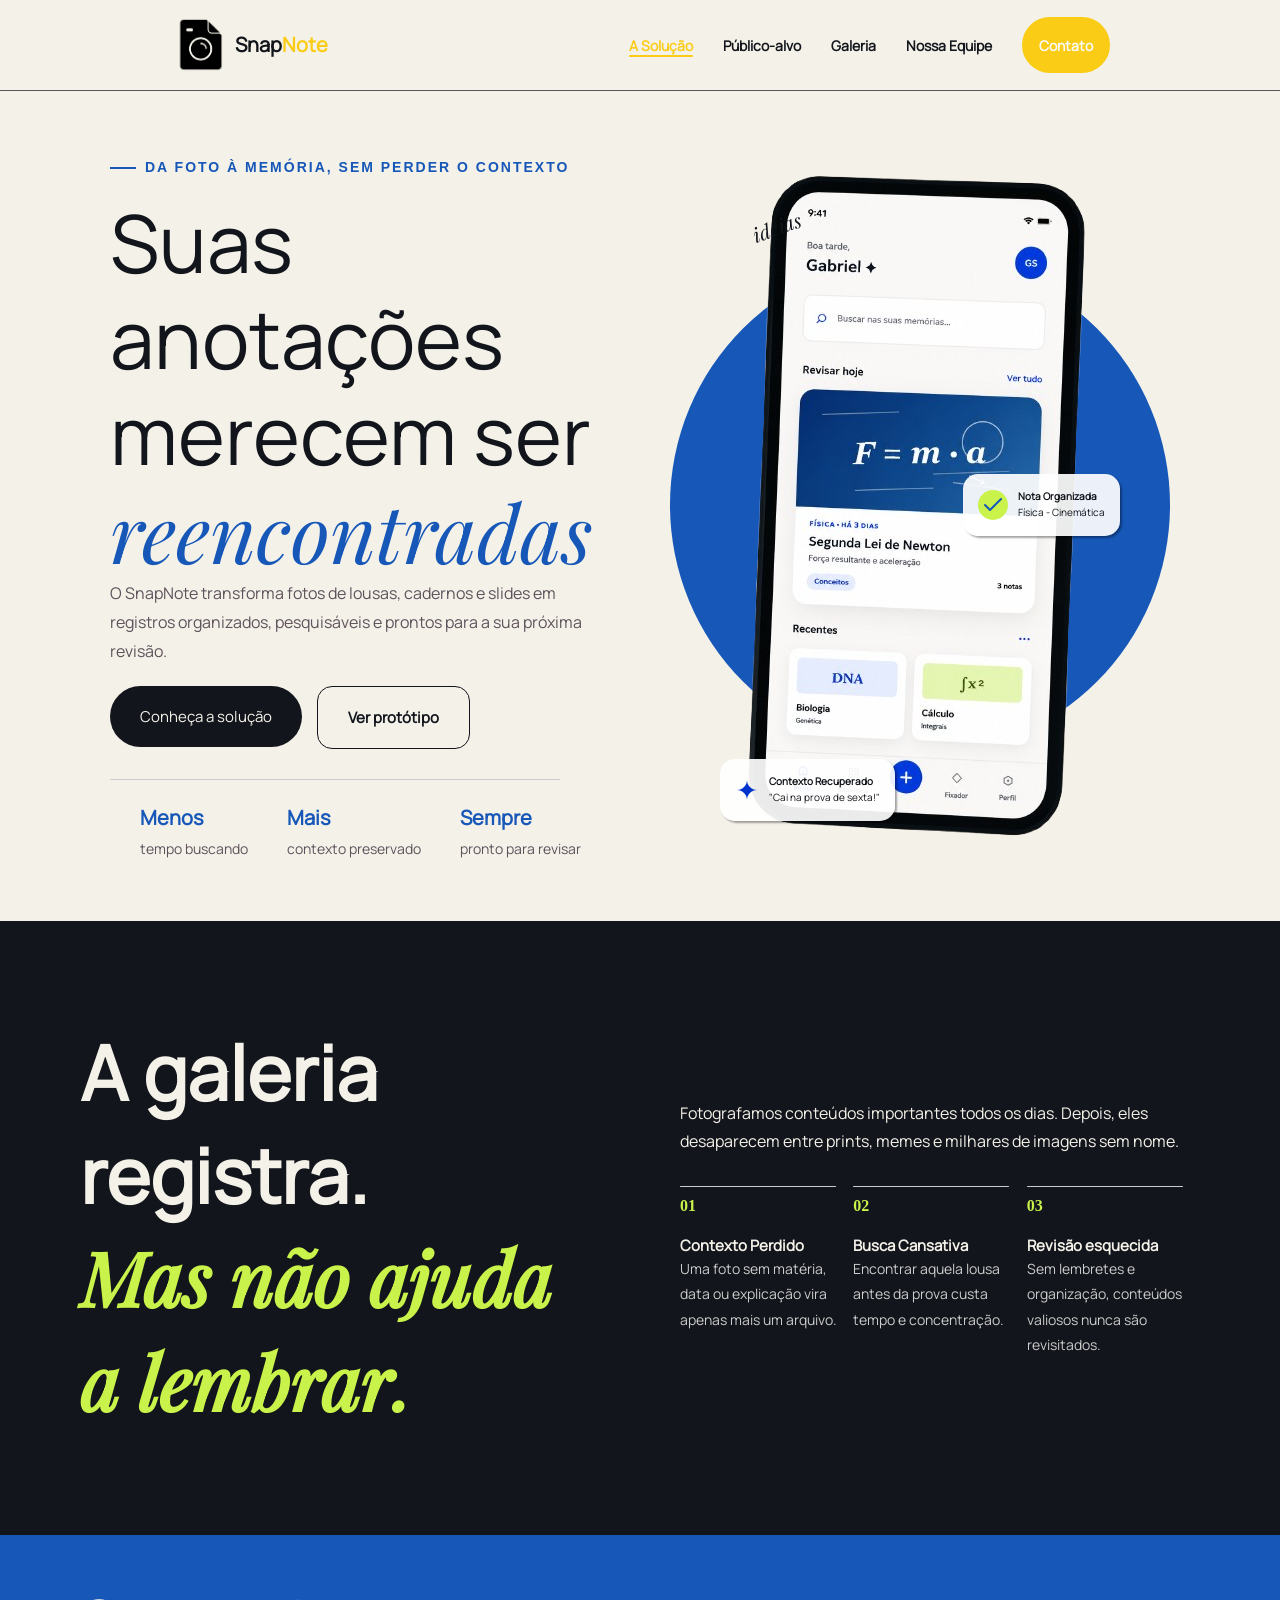
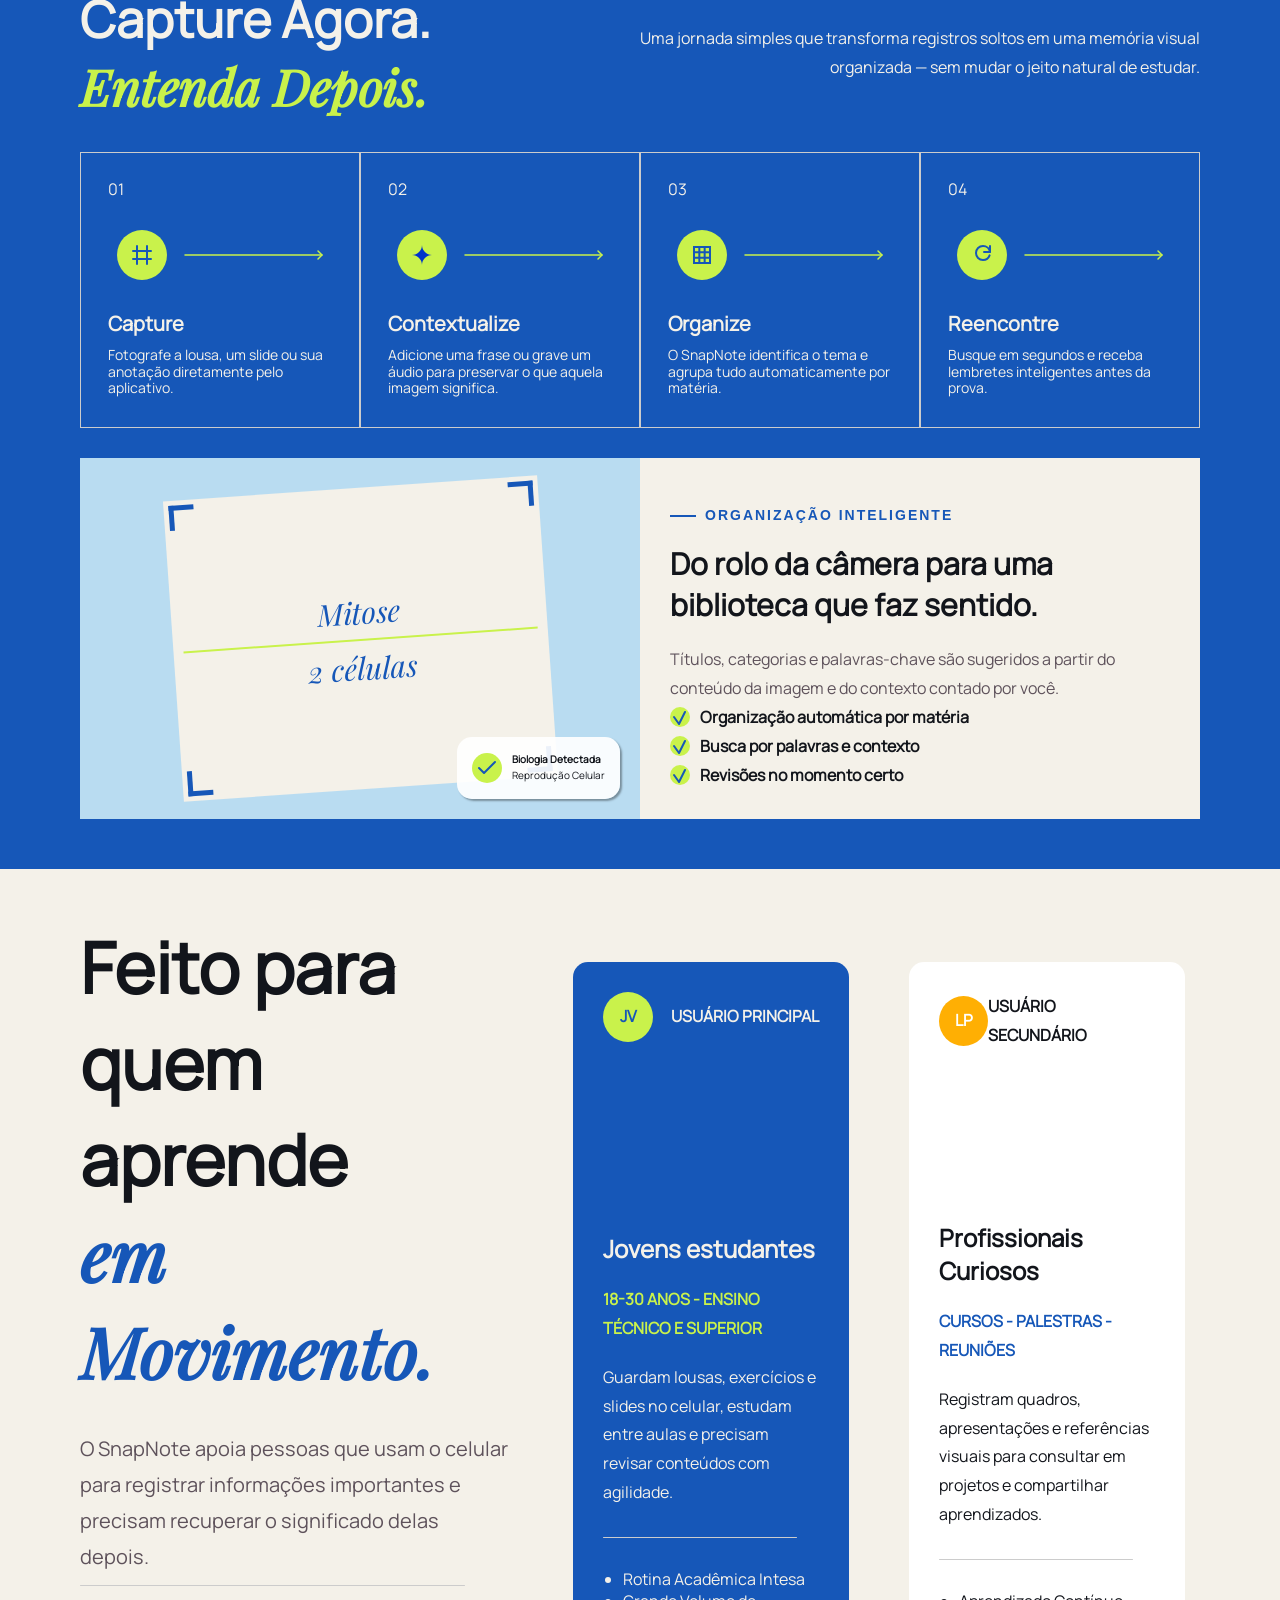
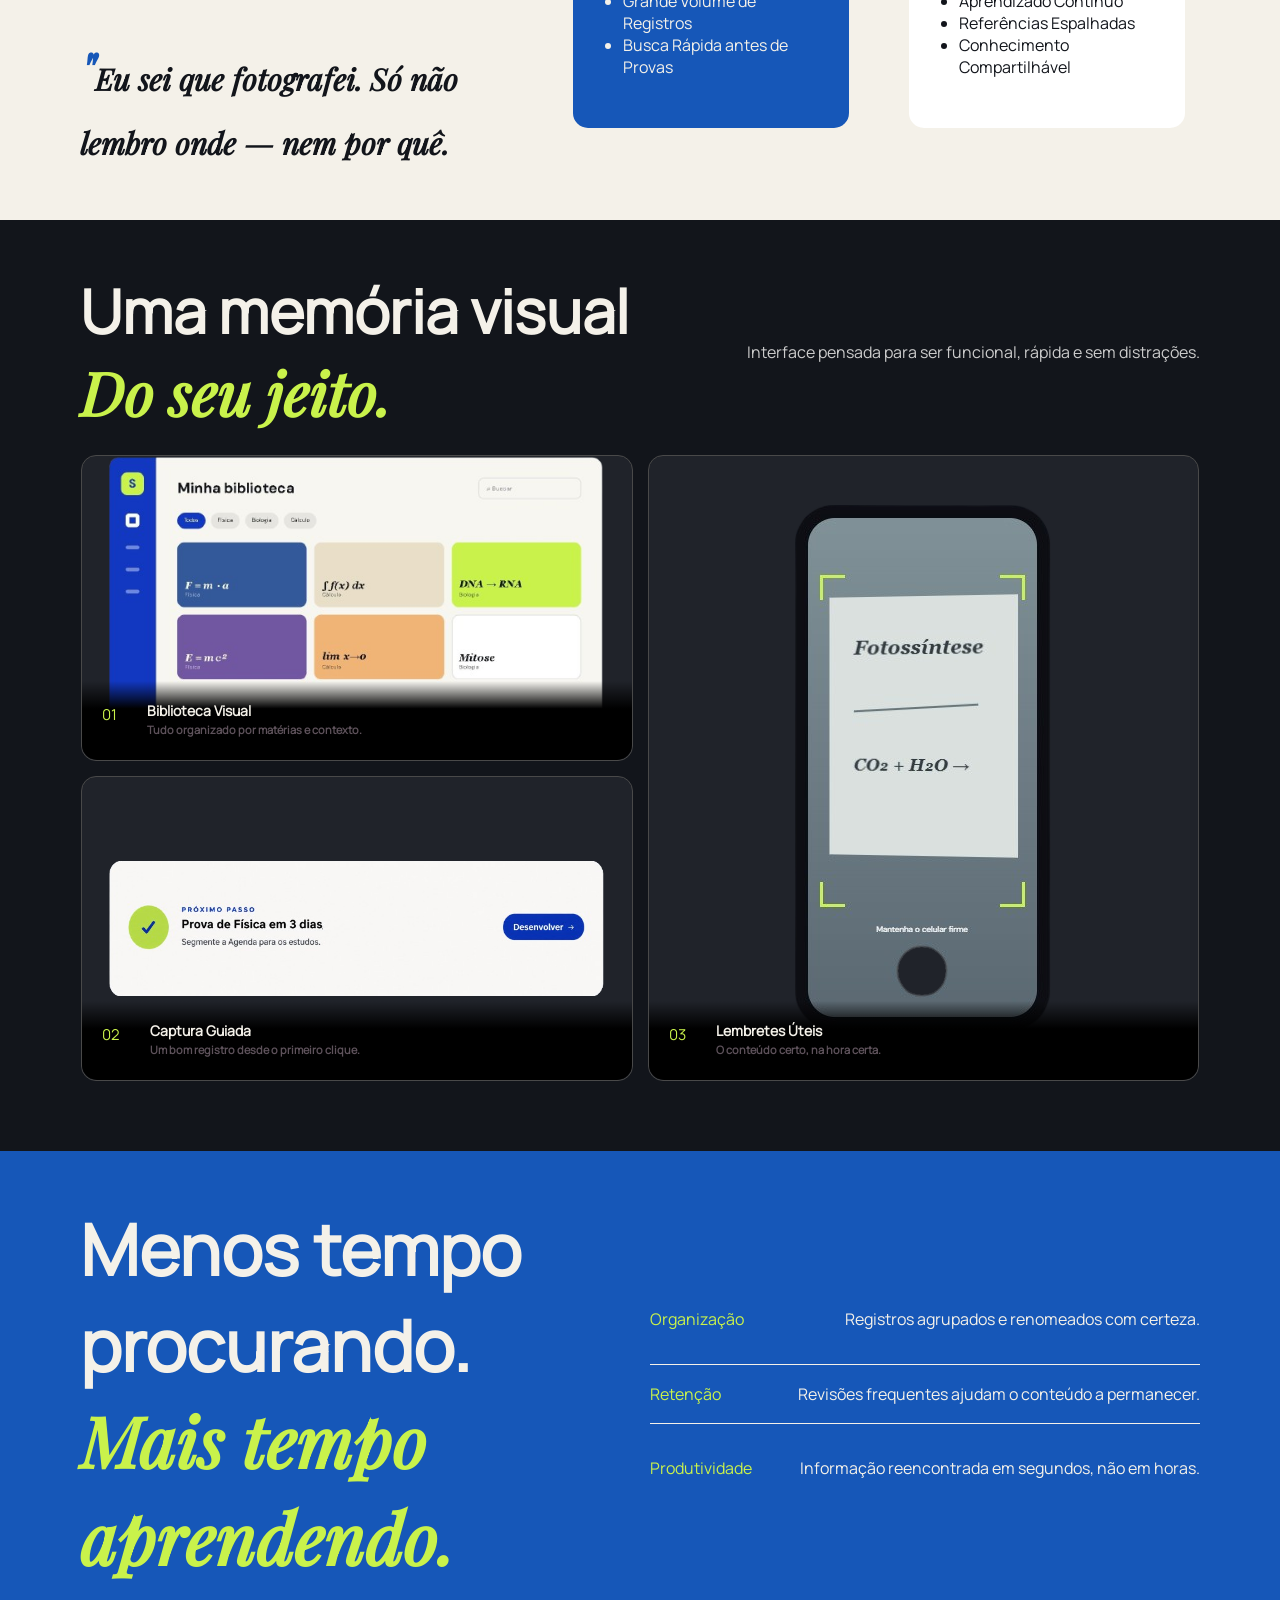
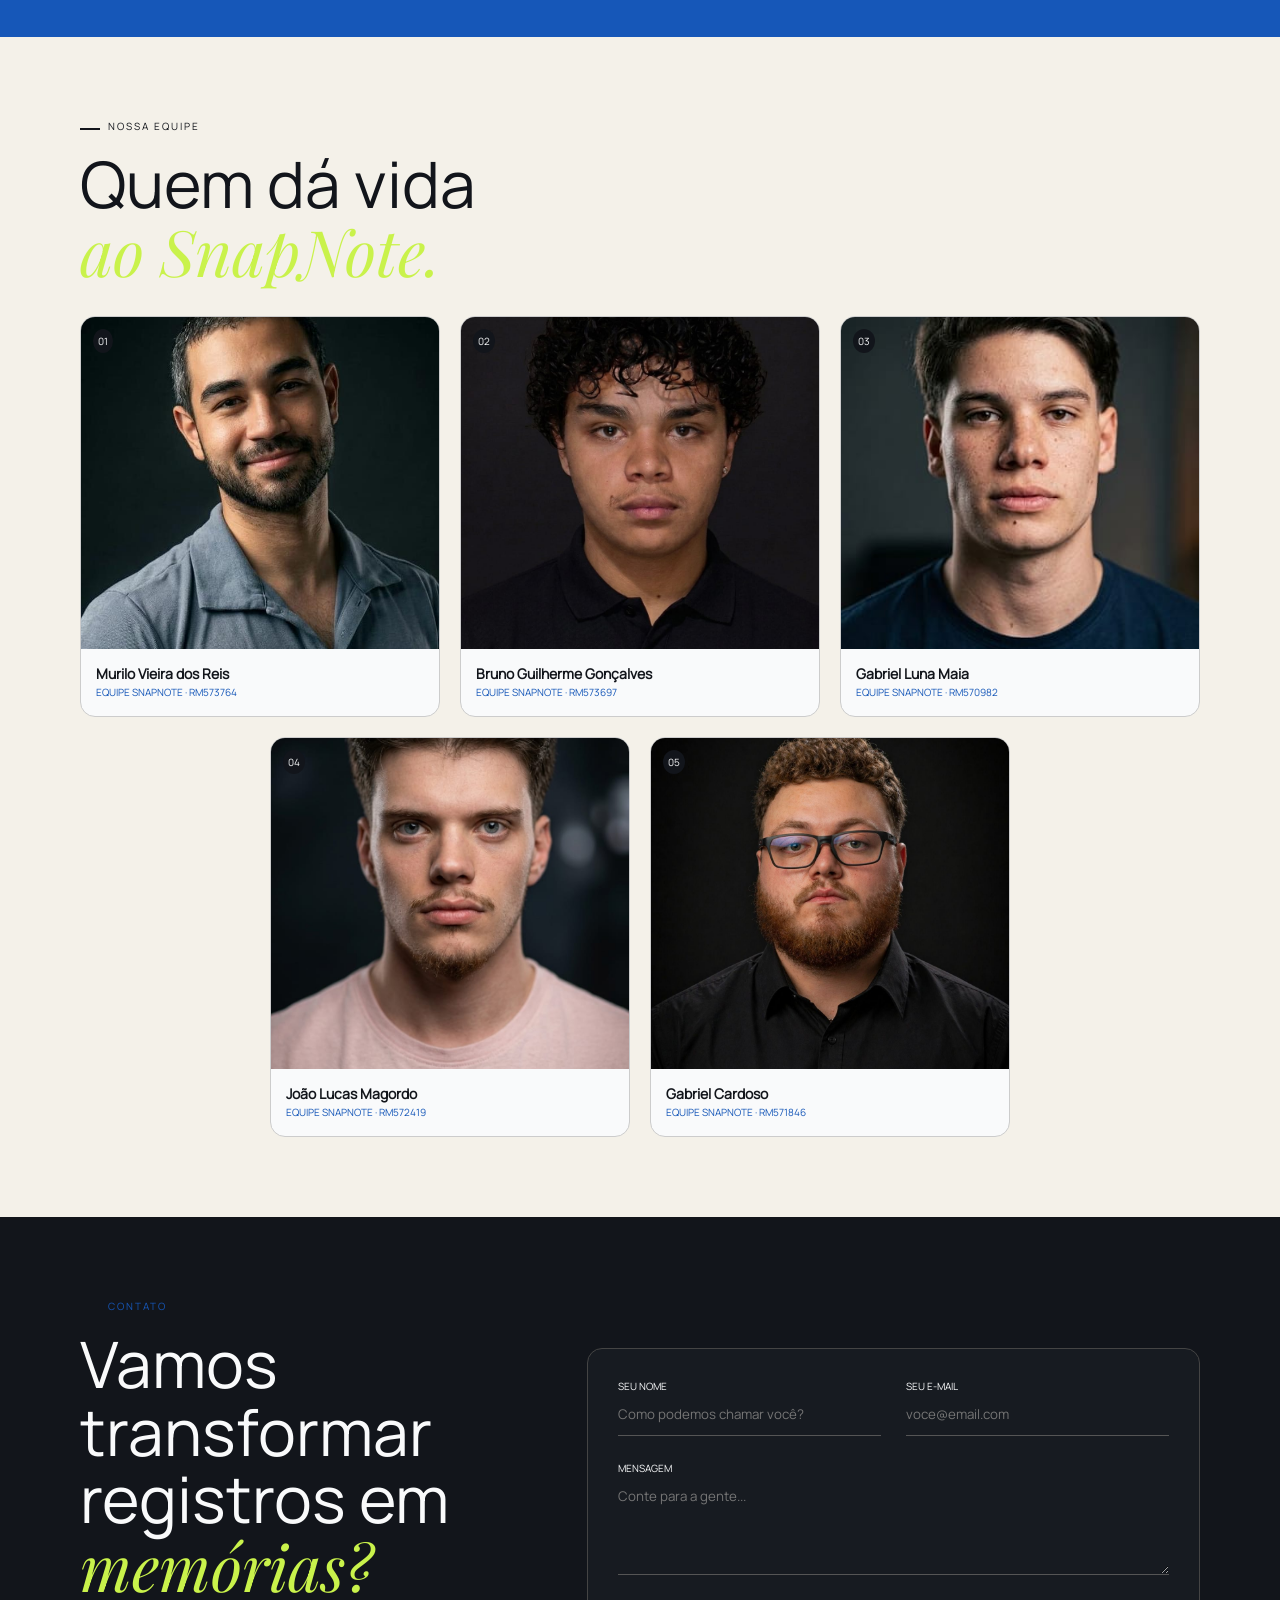
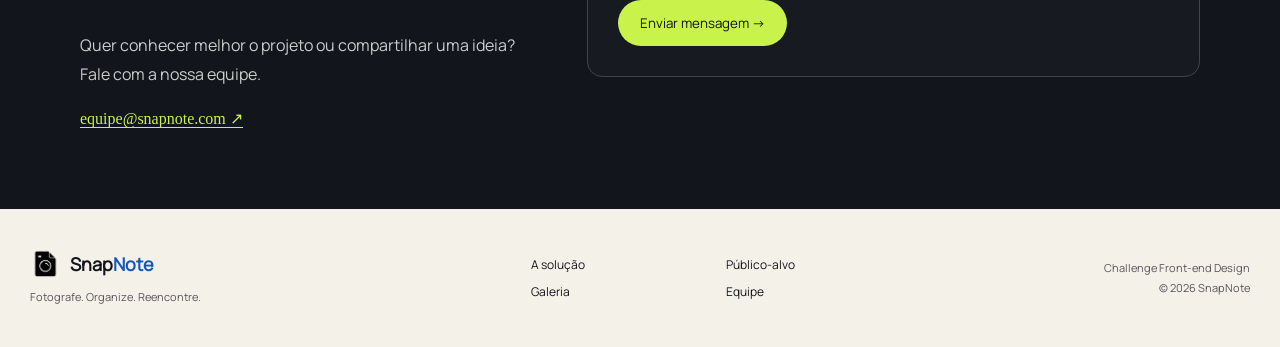
==== commit 21feaba4: "fix: correção de ortografia" ====
--- a/index.html
+++ b/index.html
@@ -12,7 +12,7 @@
     <header class="header-nav">
         <a href="#top">
             <div class="header-logo">
-                <img src="./images/logo.png" alt="Logotipo da plataforma SnapNote">
+                <img src="./images/logo.png" alt="Logotipo do SnapNote">
                 <p>Snap<span>Note</span></p>
             </div>
         </a>
@@ -33,7 +33,7 @@
         <div class="mobile-menu">
             <div>
                 <a href="#top">
-                    <img src="./images/logo-white.png" alt="Logotipo da plataforma SnapNote">
+                    <img src="./images/logo-white.png" alt="Logotipo do SnapNote">
                 </a>
             </div>
             <ul class="nav-hero-menu">
@@ -78,7 +78,7 @@
                     </div>
                 </div>
                 <div class="interface">
-                    <img src="./images/prot.png" alt="Grande deslizamento de terra em encosta urbana">
+                    <img src="./images/prot.png" alt="Protótipo do SnapNote">
                     <div class="blue-circle"></div>
                     <span class="decoration-ideas">ideias</span>
                     <div class="decoration-note">
@@ -383,7 +383,7 @@
                         </p>
                         <div class="separator"></div>
                         <ul class="person-characteristics">
-                            <li>Apreidizado Contínuo</li>
+                            <li>Aprendizado Contínuo</li>
                             <li>Referências Espalhadas</li>
                             <li>Conhecimento Compartilhável</li>
                         </ul>
@@ -401,7 +401,7 @@
 
             <div class="galery-images">
                 <div class="image-border">
-                    <img src="images/galery/desktop.png" alt="">
+                    <img src="images/galery/desktop.png" alt="SnapNote no Destop">
                     <div class="images-subtitles">
                         <p class="number">01</p>
                         <div>
@@ -411,7 +411,7 @@
                     </div>
                 </div>
                 <div class="image-border">
-                    <img src="images/galery/cellPhone.png" alt="">
+                    <img src="images/galery/cellPhone.png" alt="SnapNote no Celular">
                     <div class="images-subtitles">
                         <p class="number">03</p>
                         <div>
@@ -421,7 +421,7 @@
                     </div>
                 </div>
                 <div class="image-border">
-                    <img src="images/galery/half.png" alt="">
+                    <img src="images/galery/half.png" alt="Pop-up do SnapNote">
                     <div class="images-subtitles">
                         <p class="number">02</p>
                         <div>
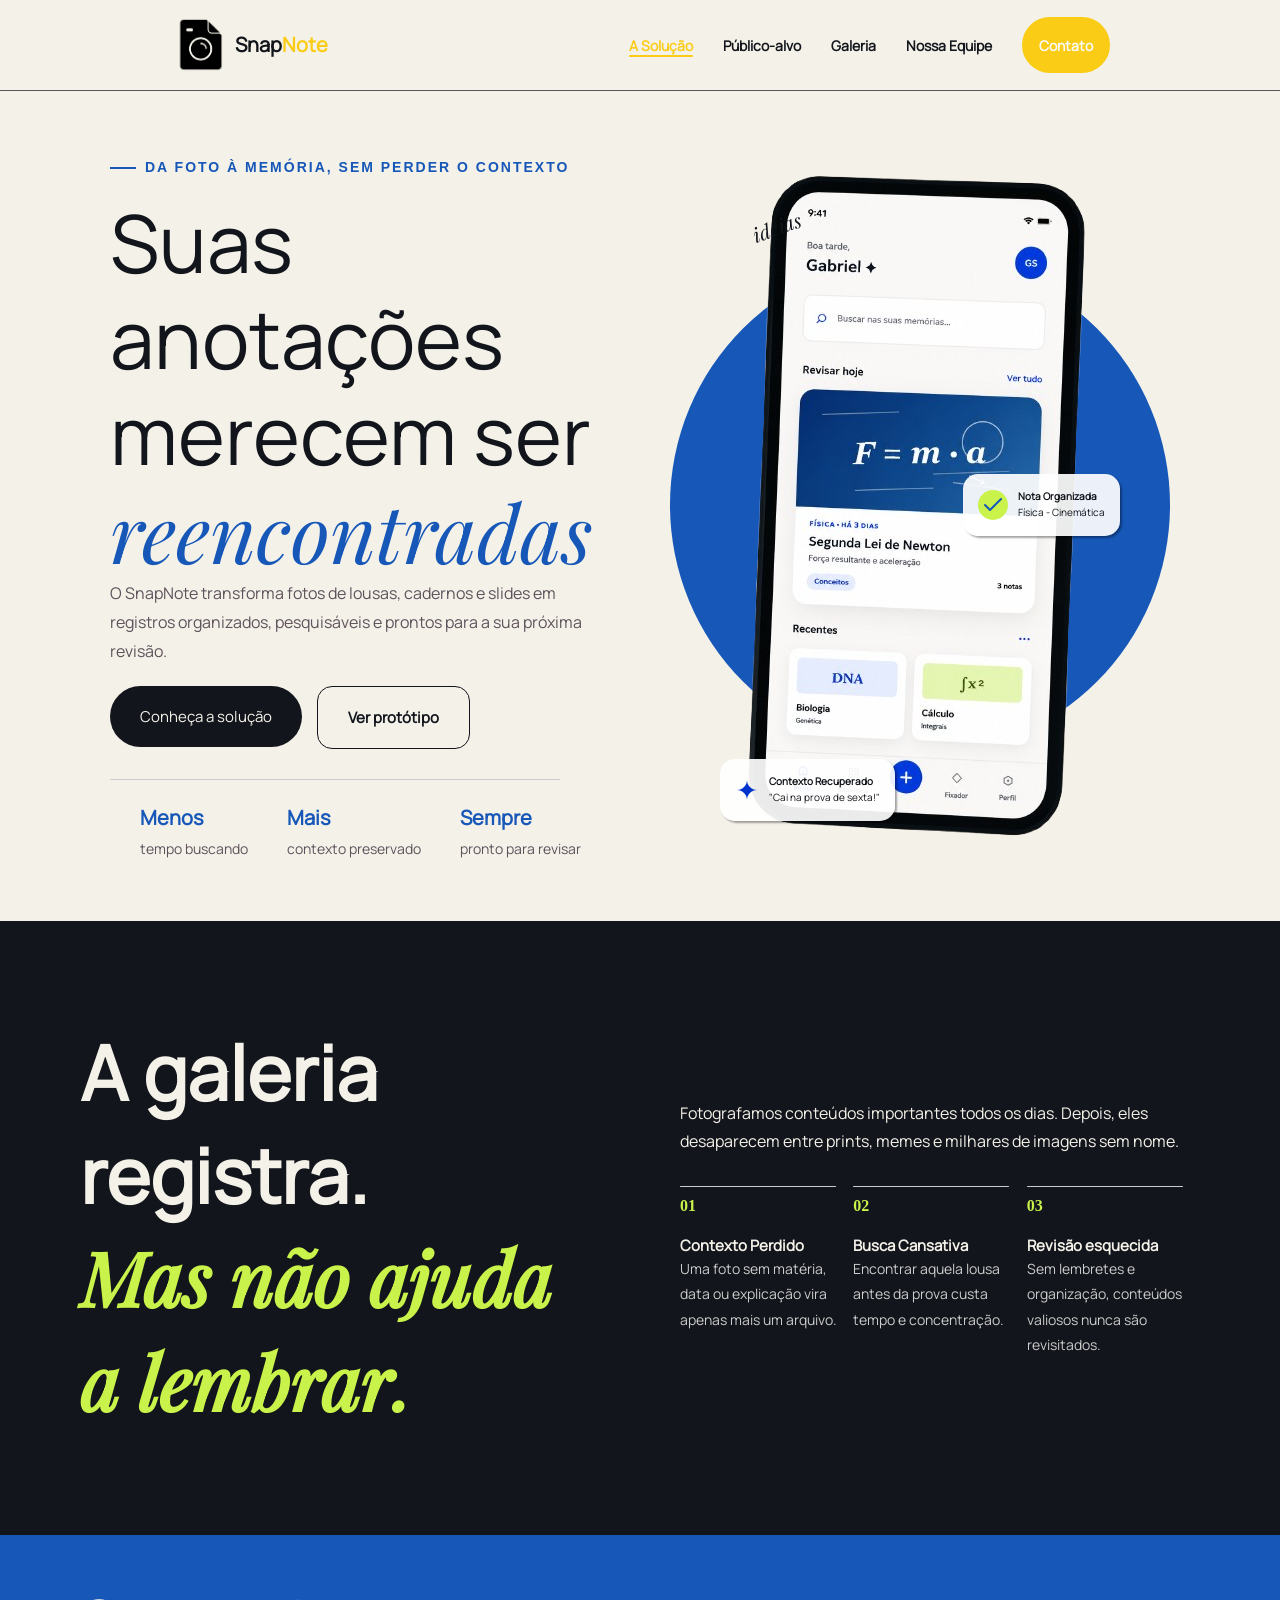
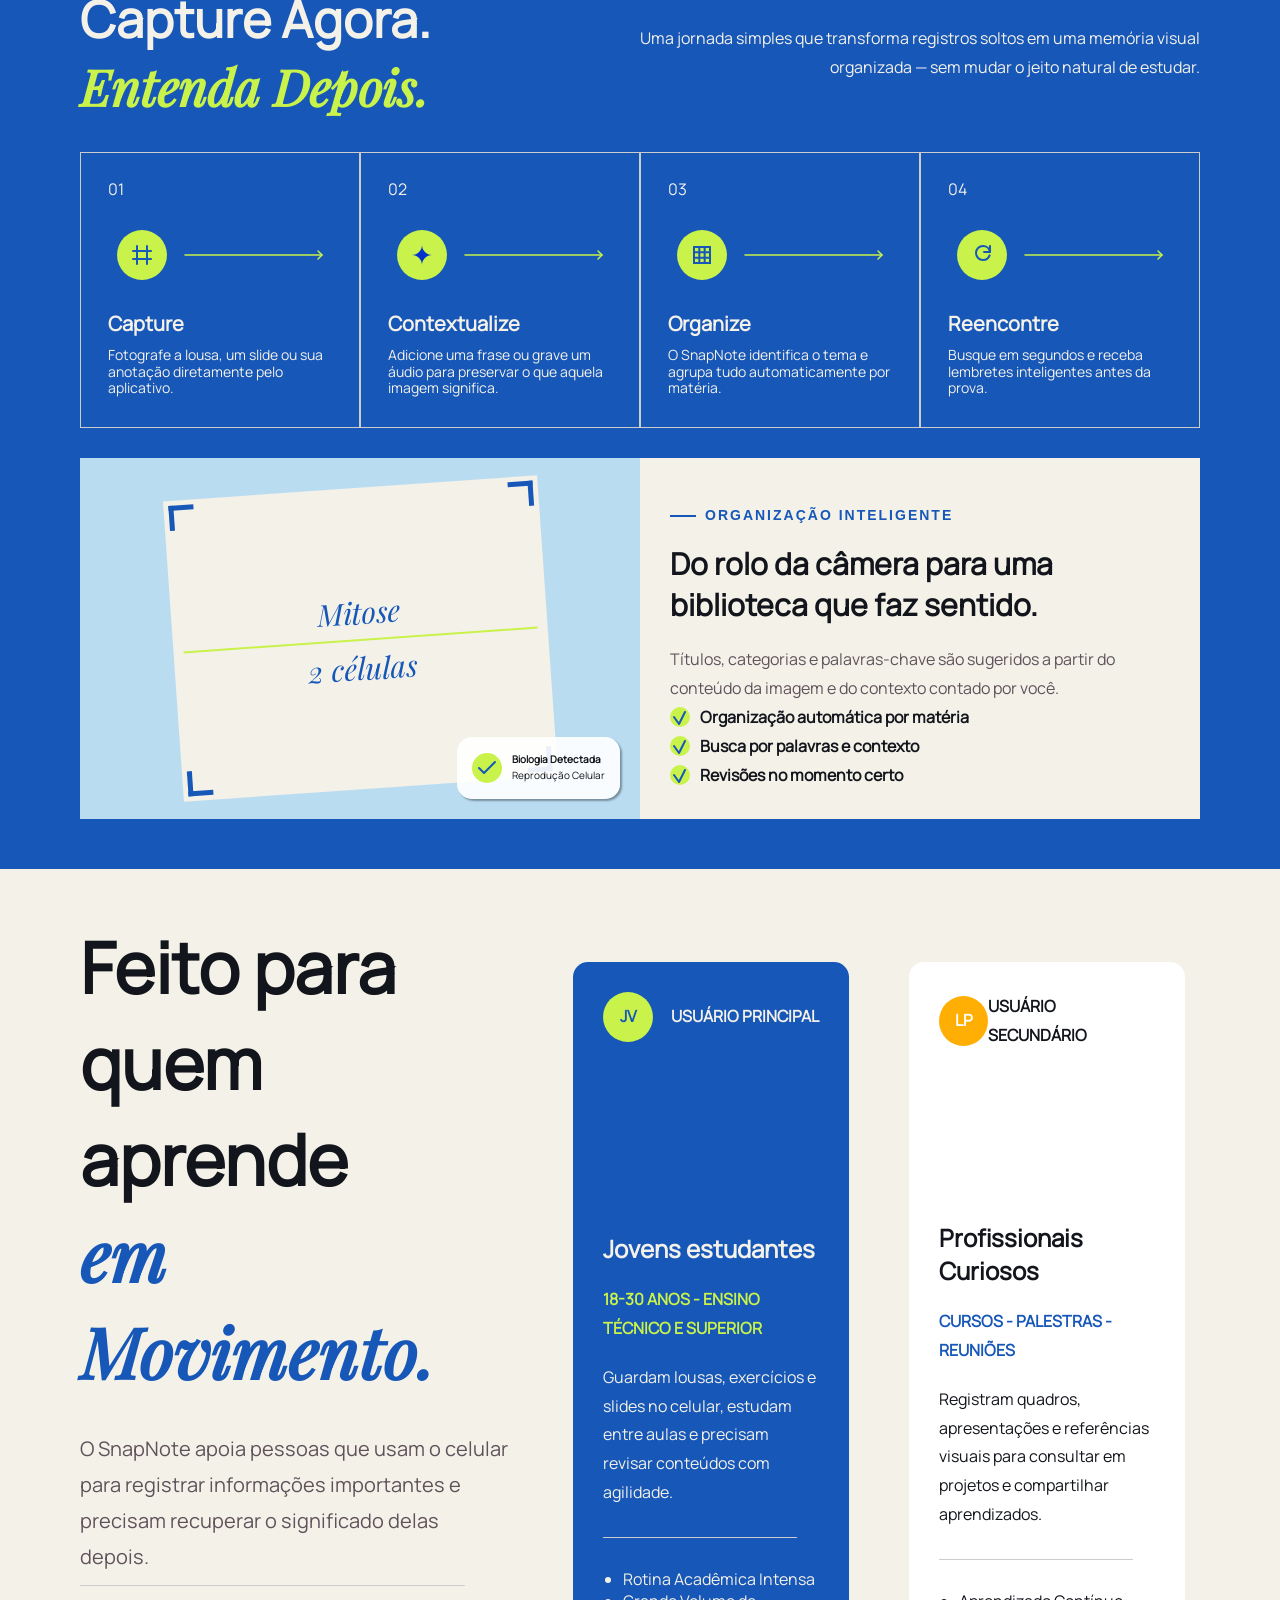
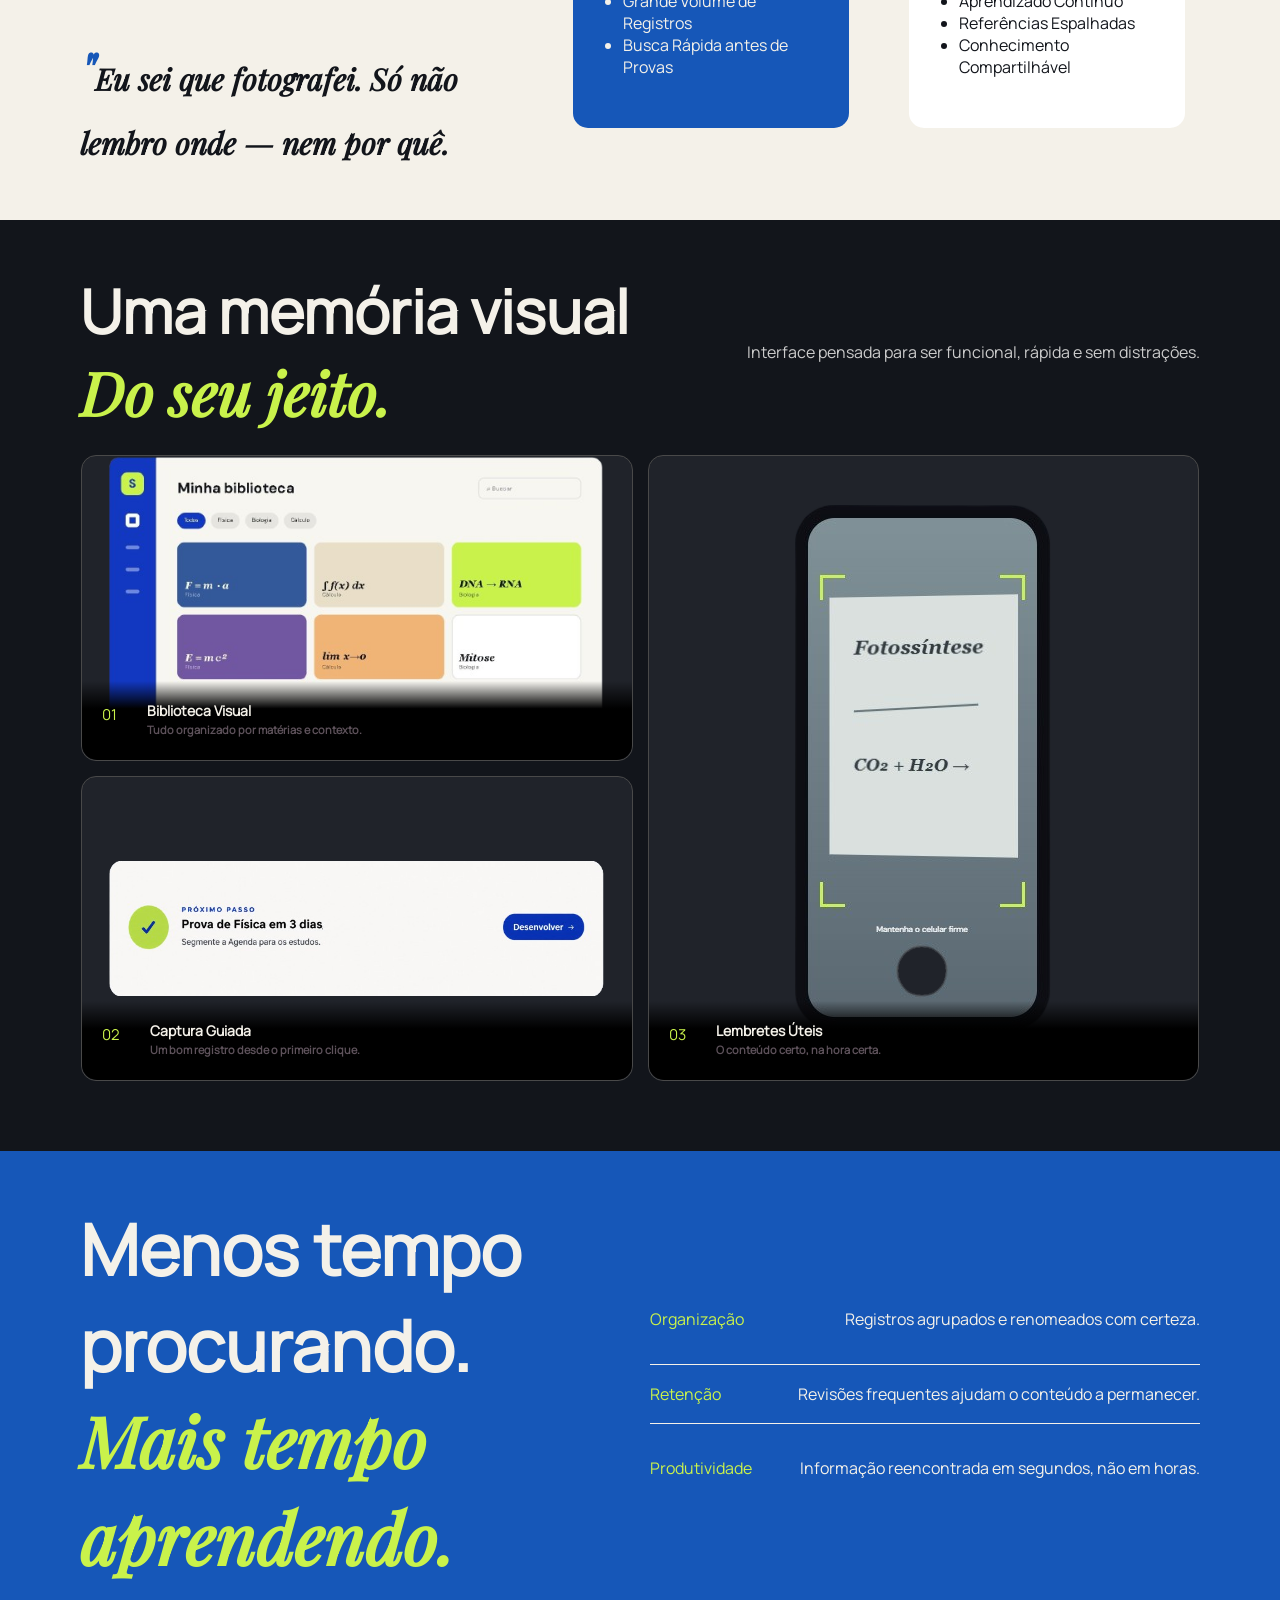
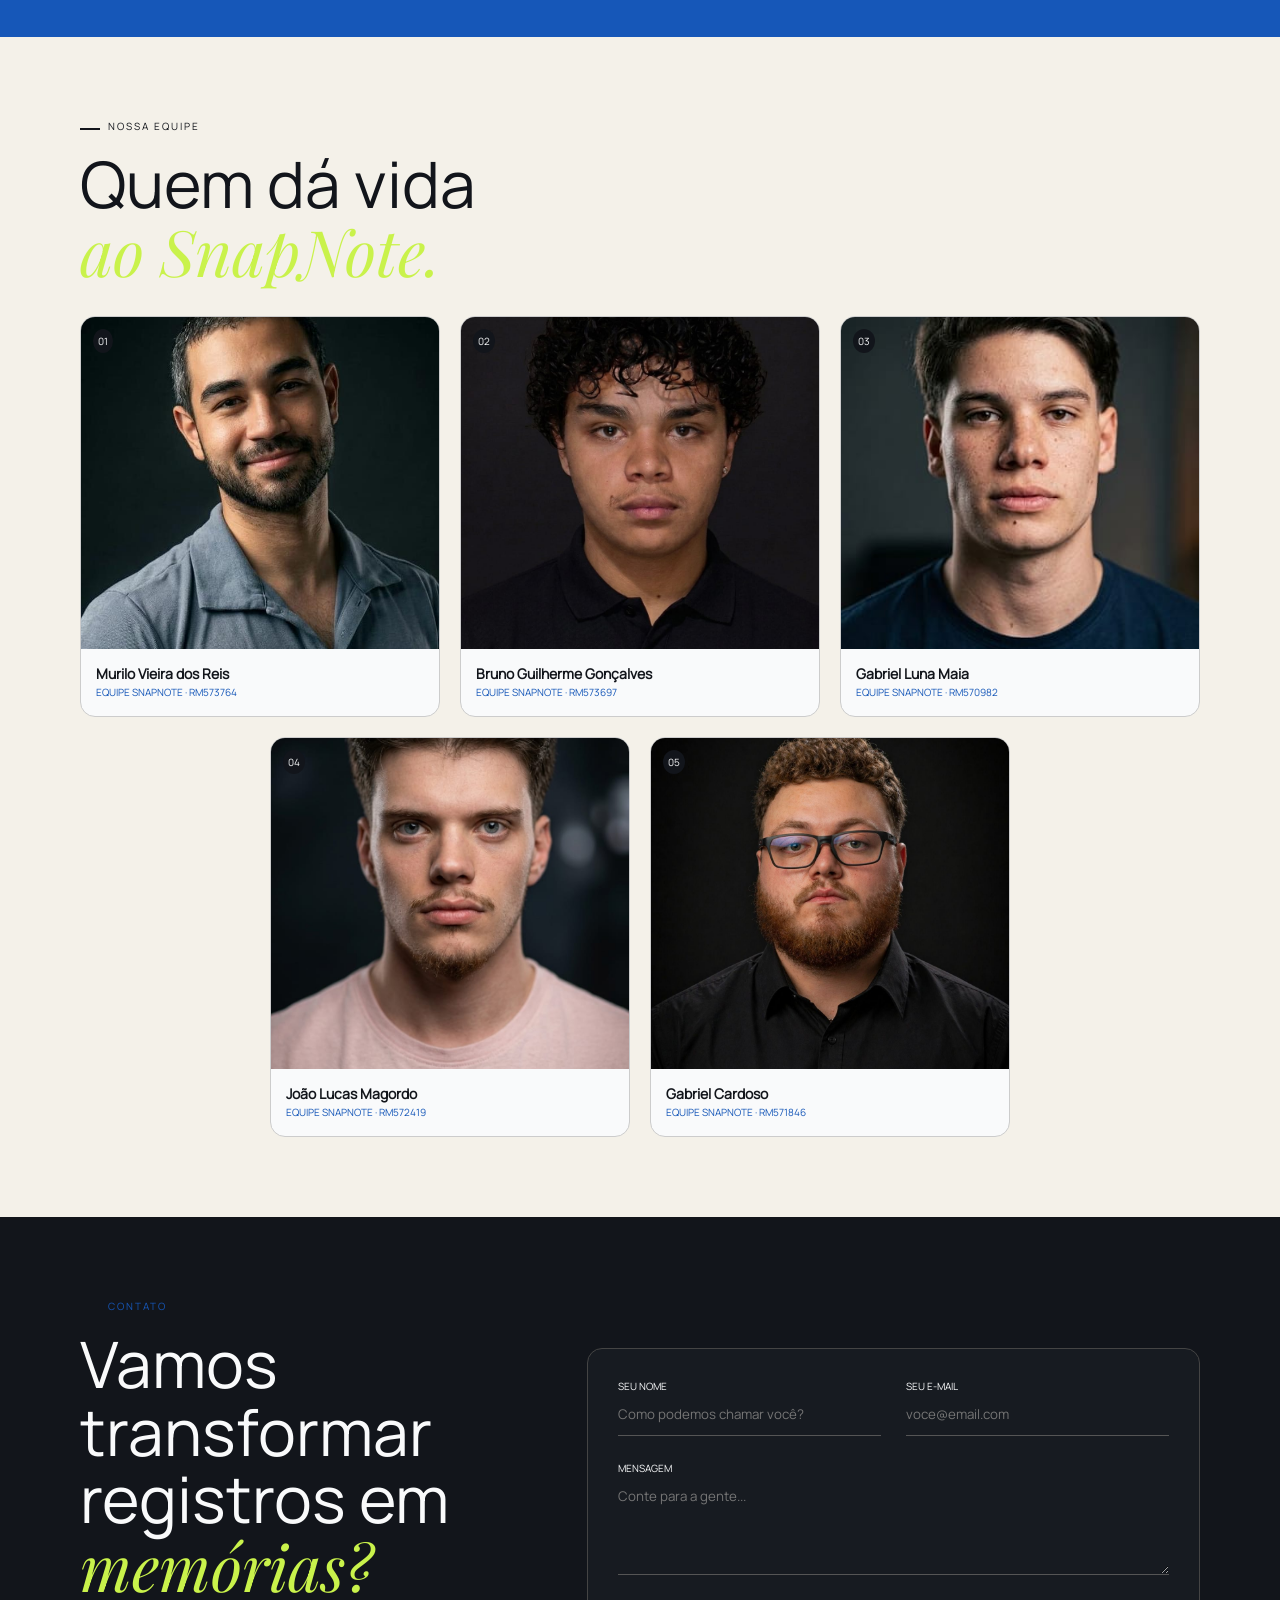
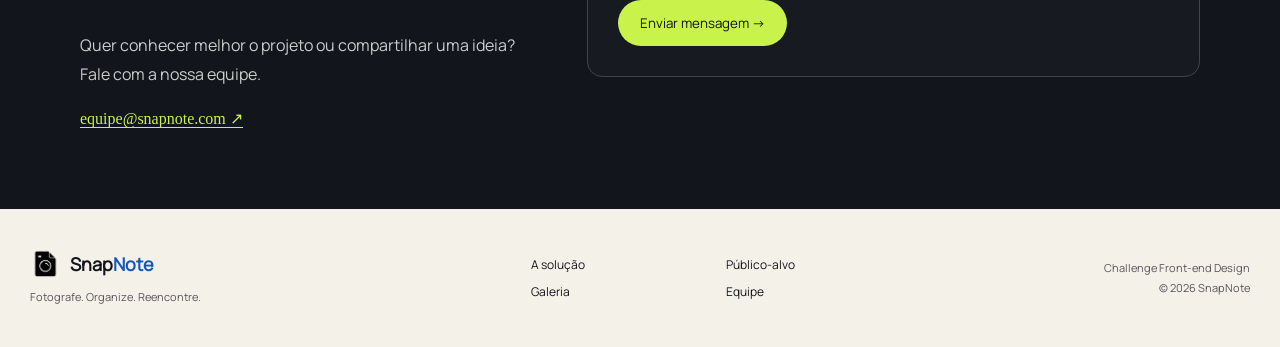
==== commit 8f68092b: "fix: correção ortográfica" ====
--- a/index.html
+++ b/index.html
@@ -360,7 +360,7 @@
                         </p>
                         <div class="separator"></div>
                         <ul class="person-characteristics">
-                            <li>Rotina Acadêmica Intesa</li>
+                            <li>Rotina Acadêmica Intensa</li>
                             <li>Grande Volume de Registros</li>
                             <li>Busca Rápida antes de Provas</li>
                         </ul>
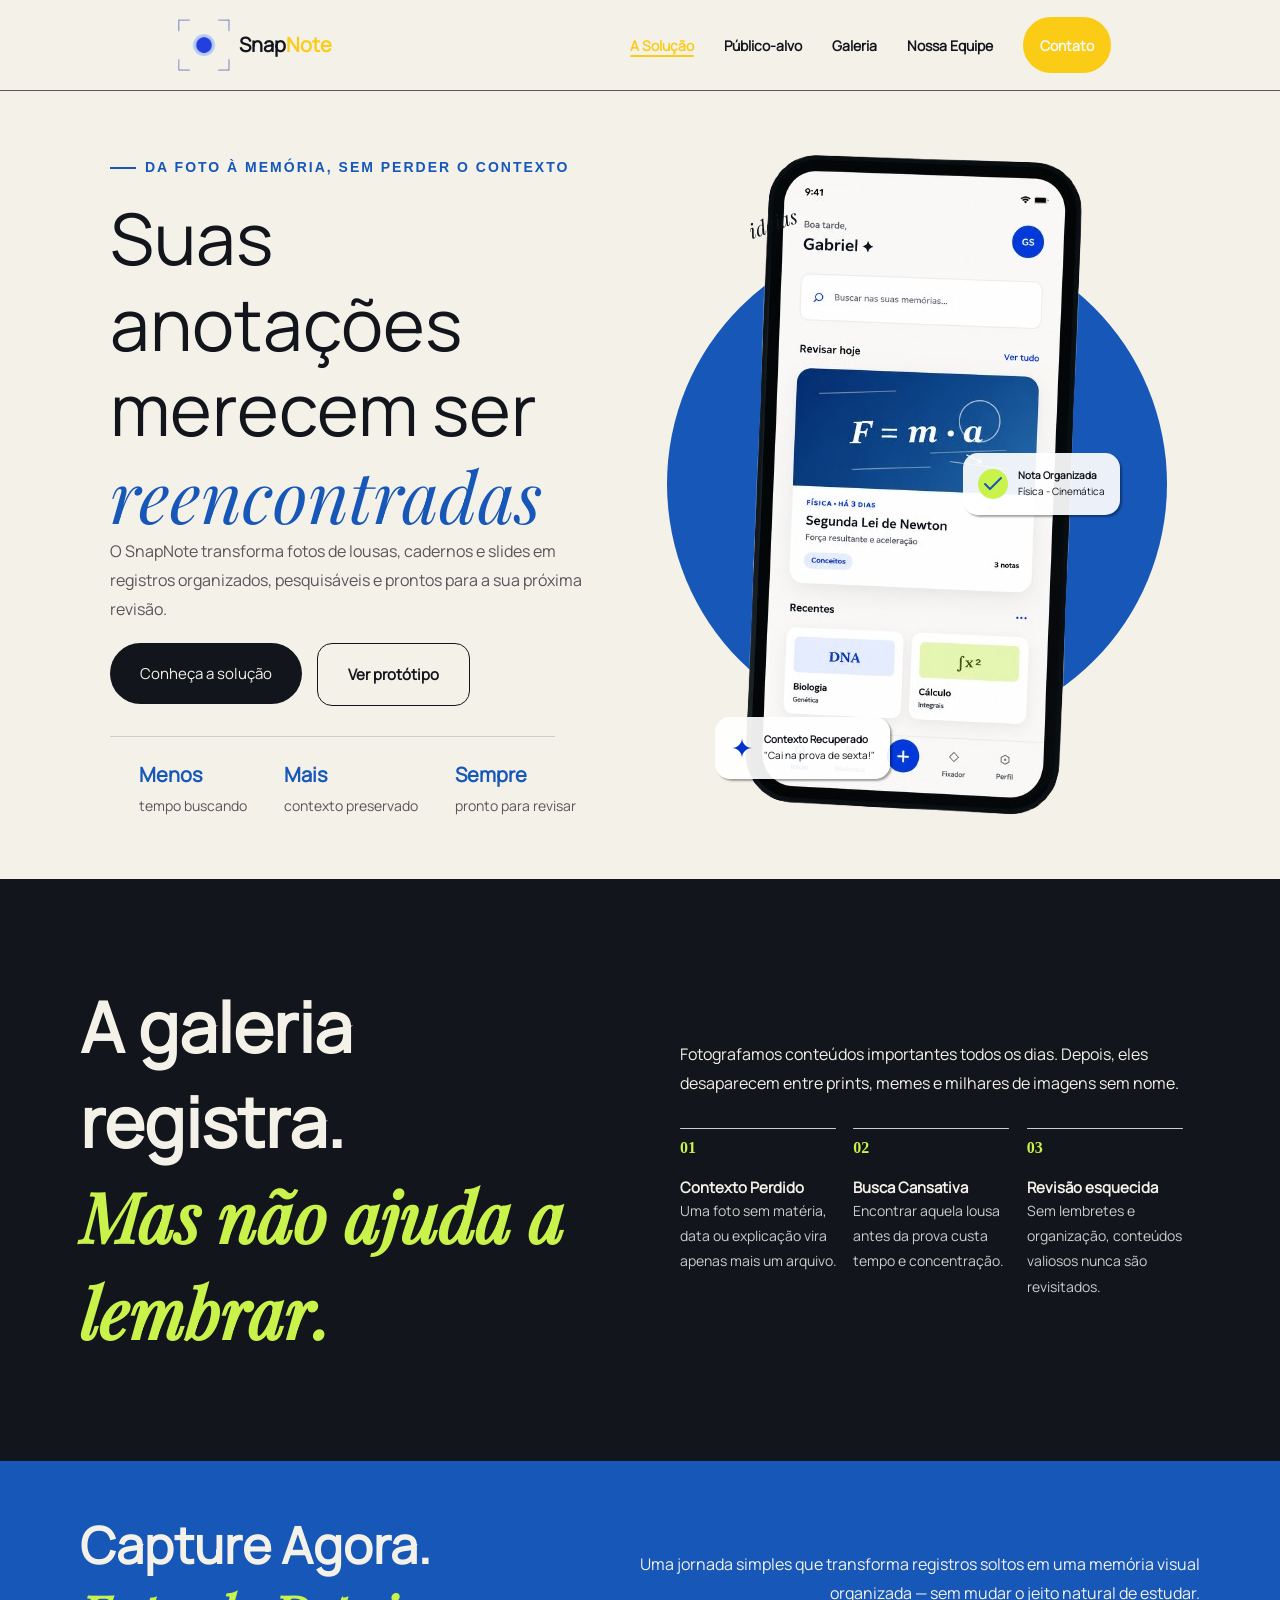
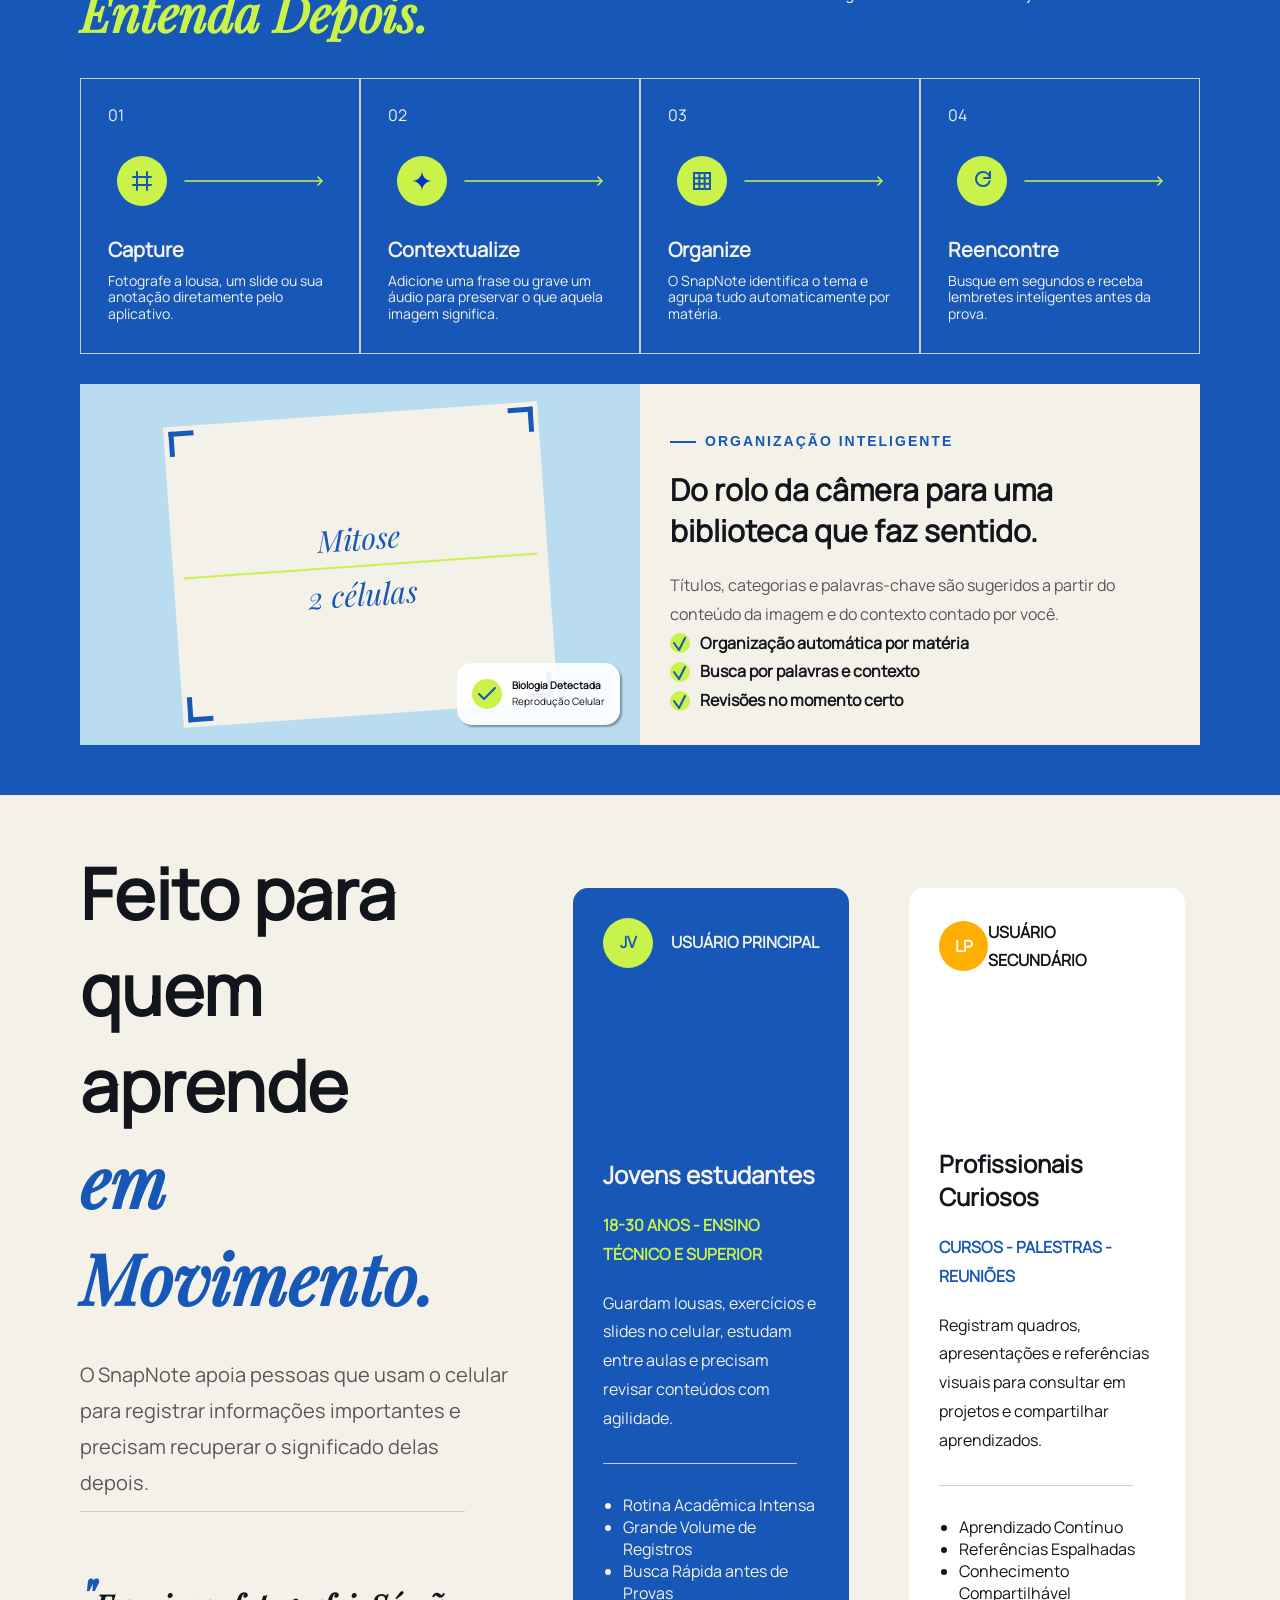
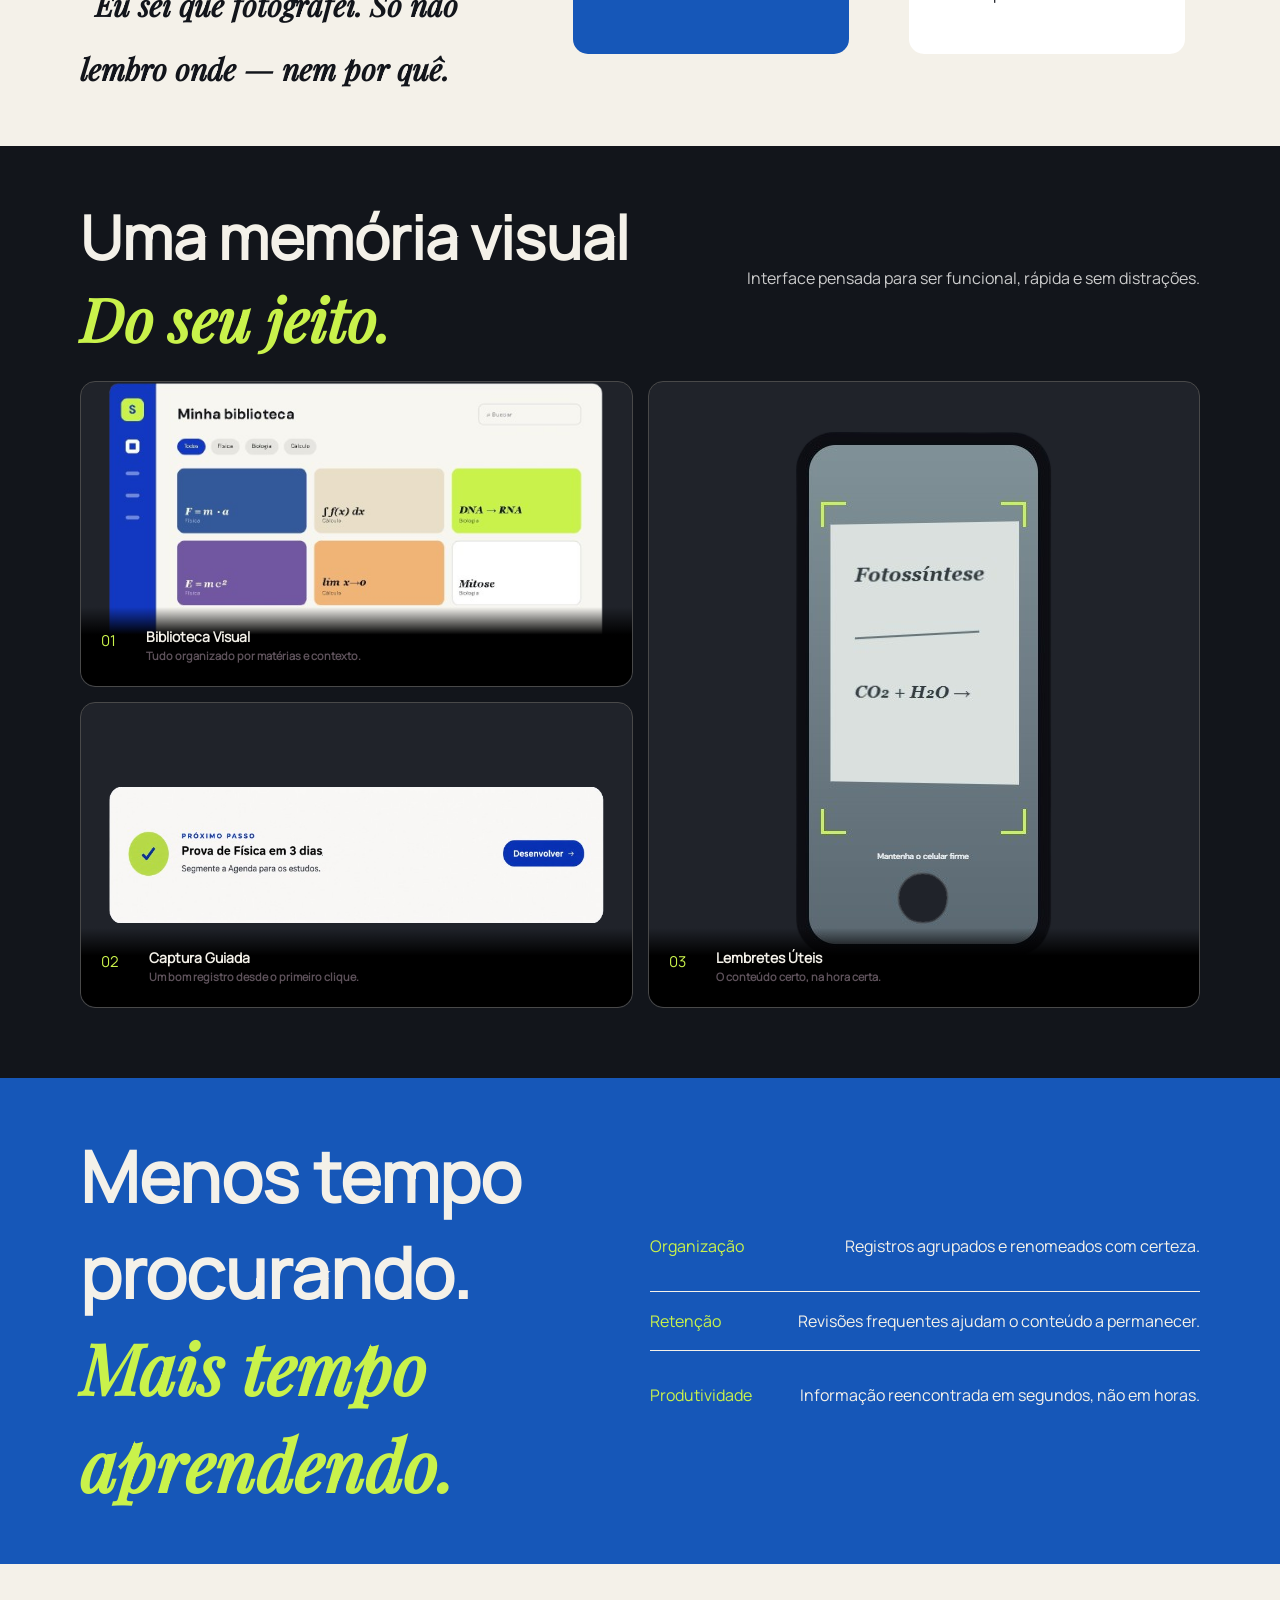
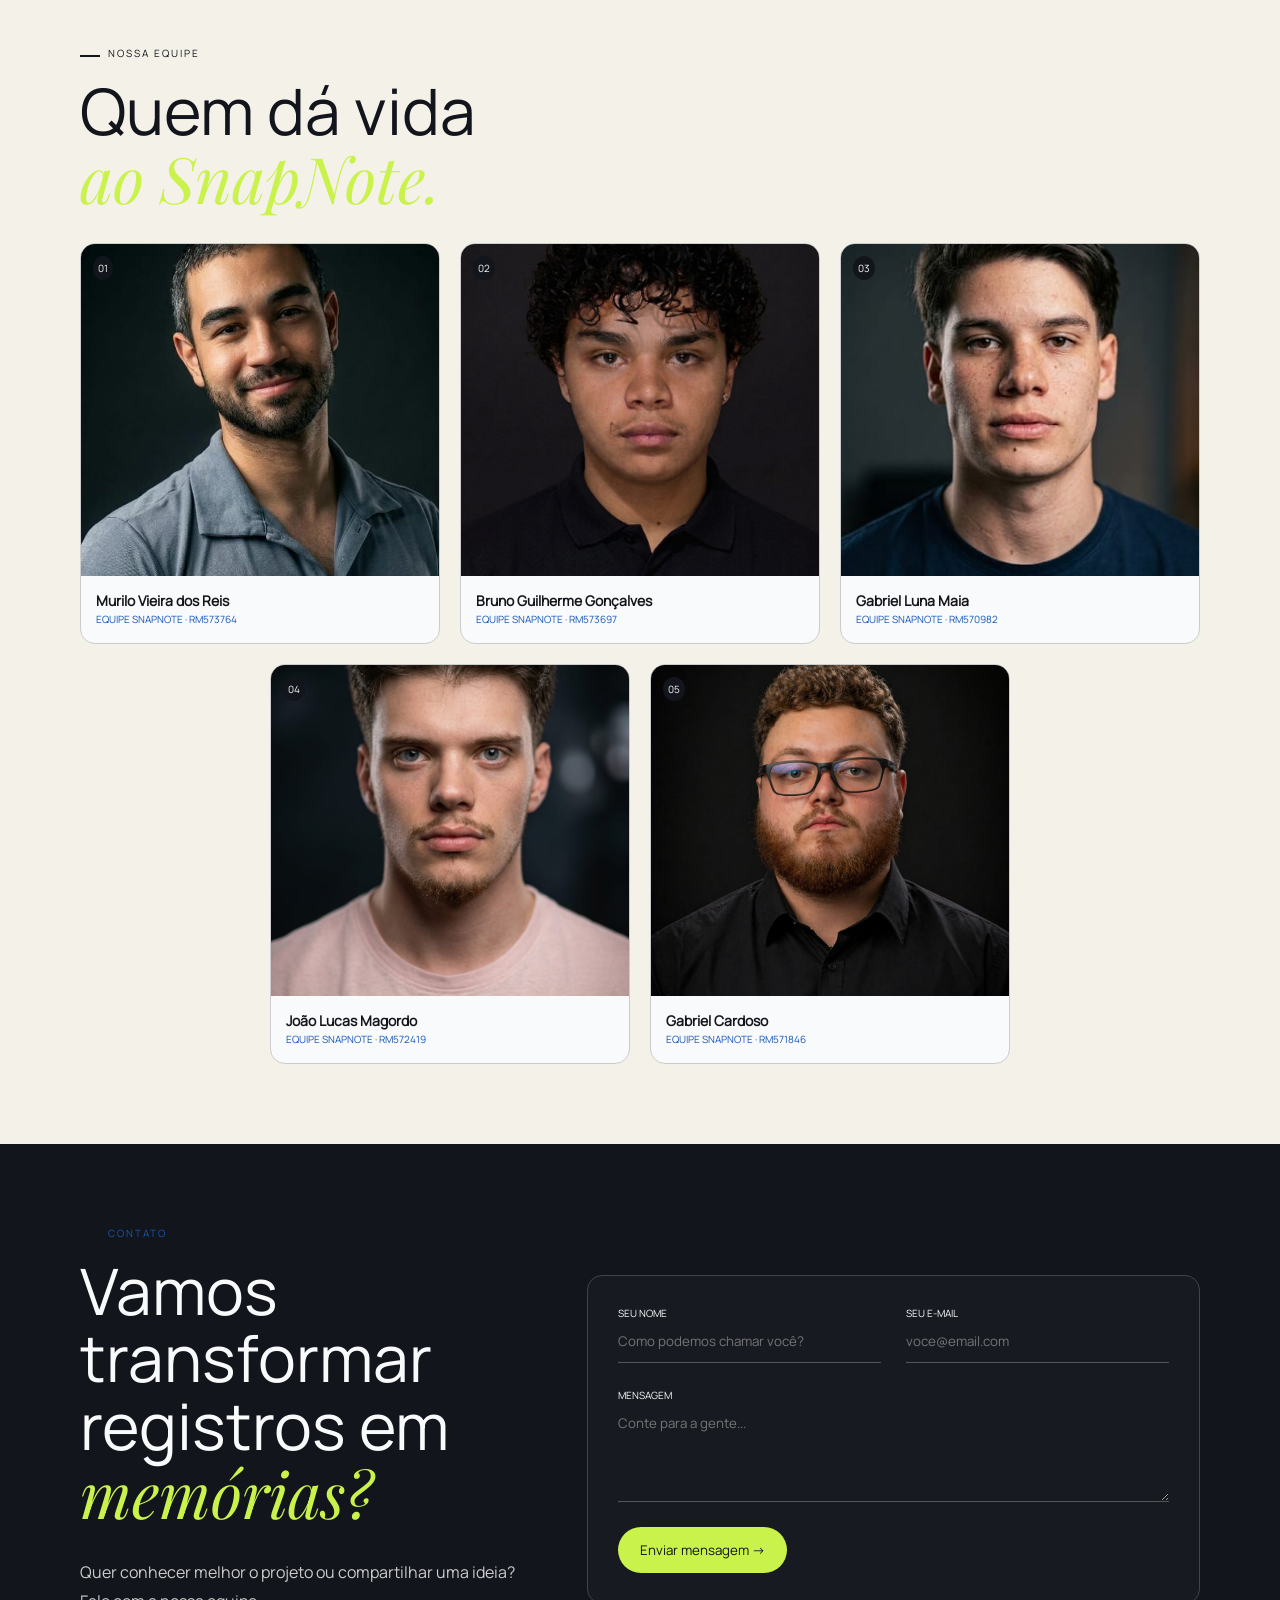
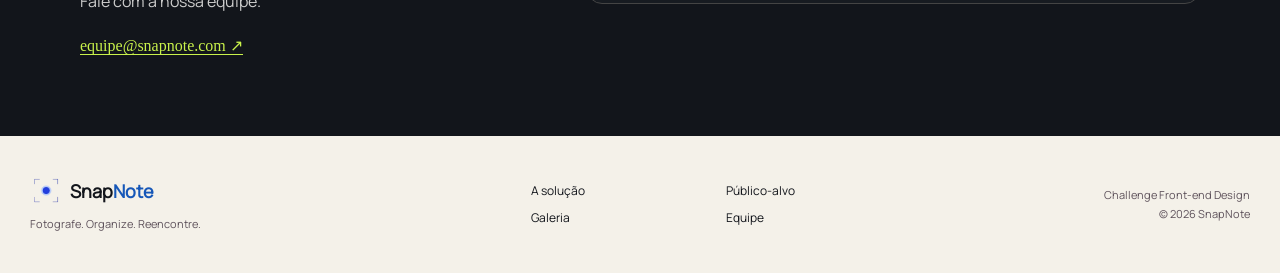
==== commit 45d0464f: "Melhorando responsividade" ====
--- a/index.html
+++ b/index.html
@@ -1,5 +1,5 @@
 <!DOCTYPE html>
-<html lang="en">
+<html lang="pt-BR">
 
 <head>
     <meta charset="UTF-8">
@@ -25,7 +25,7 @@
                 <li><a href="#contact">Contato</a></li>
             </ul>
         </nav>
-        <button id="menuButton" class="nav-mobile-menu">
+        <button id="menuButton" class="nav-mobile-menu" aria-label="Abrir menu" aria-expanded="false">
             <div></div>
             <div></div>
             <div></div>
@@ -401,12 +401,22 @@
 
             <div class="galery-images">
                 <div class="image-border">
-                    <img src="images/galery/desktop.png" alt="SnapNote no Destop">
+                    <img src="images/galery/desktop.png" alt="SnapNote no Desktop">
                     <div class="images-subtitles">
                         <p class="number">01</p>
                         <div>
                             <h2>Biblioteca Visual</h2>
                             <p>Tudo organizado por matérias e contexto.</p>
+                        </div>
+                    </div>
+                </div>
+                <div class="image-border">
+                    <img src="images/galery/half.png" alt="Pop-up do SnapNote">
+                    <div class="images-subtitles">
+                        <p class="number">02</p>
+                        <div>
+                            <h2>Captura Guiada</h2>
+                            <p>Um bom registro desde o primeiro clique.</p>
                         </div>
                     </div>
                 </div>
@@ -417,16 +427,6 @@
                         <div>
                             <h2>Lembretes Úteis</h2>
                             <p>O conteúdo certo, na hora certa.</p>
-                        </div>
-                    </div>
-                </div>
-                <div class="image-border">
-                    <img src="images/galery/half.png" alt="Pop-up do SnapNote">
-                    <div class="images-subtitles">
-                        <p class="number">02</p>
-                        <div>
-                            <h2>Captura Guiada</h2>
-                            <p>Um bom registro desde o primeiro clique.</p>
                         </div>
                     </div>
                 </div>
@@ -521,15 +521,15 @@
                 <div class="contact-form-grid">
                     <div class="form-field">
                         <label for="nome">SEU NOME</label>
-                        <input required type="text" id="nome" name="nome" placeholder="Como podemos chamar você?">
+                        <input required type="text" id="input-nome" name="nome" placeholder="Como podemos chamar você?">
                     </div>
                     <div class="form-field">
                         <label for="email">SEU E-MAIL</label>
-                        <input required type="email" id="email" name="email" placeholder="voce@email.com">
+                        <input required type="email" id="input-email" name="email" placeholder="voce@email.com">
                     </div>
                     <div class="form-field form-field-full">
                         <label for="mensagem">MENSAGEM</label>
-                        <textarea required id="mensagem" name="mensagem" placeholder="Conte para a gente..."></textarea>
+                        <textarea required id="input-mensagem" name="mensagem" placeholder="Conte para a gente..."></textarea>
                     </div>
                 </div>
                 <button class="contact-submit" type="submit">Enviar mensagem <span>→</span></button>
--- a/styles/style.css
+++ b/styles/style.css
@@ -28,10 +28,15 @@
 
 html {
     scroll-behavior: smooth;
+    scroll-padding-top: 90px;
 }
 
 a {
     text-decoration: none;
+}
+
+img {
+    max-width: 100%;
 }
 
 :root {
@@ -188,6 +193,7 @@
     left: -50%;
     height: 100dvh;
     width: 50%;
+    visibility: hidden;
     transition: .5s ease-in;
 
     div {
@@ -239,6 +245,7 @@
 
 .active {
     left: 0 !important;
+    visibility: visible;
 }
 
 .nav-mobile-menu {
@@ -333,7 +340,7 @@
 }
 
 .title {
-    font-size: var(--p-80);
+    font-size: clamp(42px, 4vw + var(--p-20), var(--p-80));
     line-height: 1.2;
     text-align: start;
     font-weight: 500;
@@ -496,7 +503,7 @@
 }
 
 .problem-title {
-    font-size: var(--p-50);
+    font-size: clamp(var(--p-20), 2.5vw + var(--p-14), var(--p-50));
 
     h2 {
         color: var(--bg-white);
@@ -562,7 +569,7 @@
     align-items: center;
 
     h2 {
-        font-size: var(--p-50);
+        font-size: clamp(36px, 3vw + var(--p-20), var(--p-50));
         color: var(--bg-white);
 
         span {
@@ -769,7 +776,7 @@
     justify-content: center;
 
     h2 {
-        font-size: calc(var(--p-80) - var(--p-10));
+        font-size: clamp(40px, 4vw + var(--p-20), calc(var(--p-80) - var(--p-10)));
     }
 
     p {
@@ -894,7 +901,7 @@
 
     h2 {
         color: var(--bg-white);
-        font-size: calc(var(--p-80) - var(--p-20));
+        font-size: clamp(40px, 4vw + var(--p-15), calc(var(--p-80) - var(--p-20)));
 
         .differ-font {
             color: var(--lime);
@@ -930,8 +937,9 @@
         }
     }
 
-    .image-border:nth-child(2) {
-        grid-row: span 2;
+    .image-border:nth-child(3) {
+        grid-column: 2;
+        grid-row: 1 / span 2;
     }
 }
 
@@ -1353,7 +1361,7 @@
 
 @media(max-width: 1450px) {
     .galery-images {
-        padding: var(--p-20) var(--p-border);
+        padding: var(--p-20) 0;
     }
 }
 
@@ -1367,19 +1375,21 @@
 
     .galery-images {
         grid-template-columns: 1fr;
+        grid-template-rows: auto;
 
         img {
-            margin-bottom: var(--p-50);
+            margin-bottom: var(--p-80);
             margin-top: var(--p-15);
+        }
+
+        .image-border:nth-child(3) {
+            grid-column: auto;
+            grid-row: auto;
         }
     }
 
     .number {
         display: none;
-    }
-
-    .call-to-action {
-        max-width: 100%;
     }
 
     .home {
@@ -1421,6 +1431,14 @@
     .real-example {
         grid-template-columns: 1fr;
     }
+
+    .example {
+        min-height: 320px;
+
+        .card {
+            min-height: 220px;
+        }
+    }
 }
 
 @media(max-width: 991px) {
@@ -1512,7 +1530,7 @@
 
     .public-section {
         grid-template-columns: 1fr;
-        gap: var(--p-border);
+        gap: var(--p-30);
     }
 
     .public-people {
@@ -1520,6 +1538,22 @@
         height: 100%;
     }
 
+    .person {
+        width: 100%;
+    }
+
+    .solution-header,
+    .galery-phrase {
+        flex-direction: column;
+        align-items: start;
+        gap: var(--p-15);
+
+        p {
+            width: 100%;
+            text-align: start;
+        }
+    }
+
     .galery2-section {
         grid-template-columns: 1fr;
     }
@@ -1527,6 +1561,7 @@
     .galery2-content {
         div {
             flex-direction: column;
+            align-items: start;
             text-align: start;
         }
     }
@@ -1534,14 +1569,25 @@
 
 @media (max-width: 650px) {
 
-    .title {
-        font-size: var(--p-50);
-    }
-
-    .call-to-action {
-        p {
-            font-size: var(--p-15);
-        }
+    .mobile-menu {
+        width: 75%;
+        left: -75%;
+    }
+
+    .problem-explanation div {
+        grid-template-columns: 1fr;
+        gap: var(--p-20);
+    }
+
+    .characteristics {
+        flex-wrap: wrap;
+        justify-content: space-between;
+        gap: var(--p-15);
+        padding-inline: 0;
+    }
+
+    .comment {
+        font-size: var(--p-20) !important;
     }
 
     .team-cards,
@@ -1557,18 +1603,12 @@
         padding: var(--p-20);
     }
 
-    .call-to-action {
-        width: 100%;
-        max-width: 100%;
-    }
-
     .impact {
         font-size: 12px;
         line-height: 1.6;
     }
 
     .title {
-        font-size: 42px;
         line-height: 1.1;
     }
 
@@ -1642,14 +1682,6 @@
         padding-inline: var(--p-20);
     }
 
-    .title {
-        font-size: var(--p-50);
-    }
-
-    .call-to-action {
-        padding: 0;
-    }
-
     .interface {
         min-height: 380px;
     }
@@ -1670,17 +1702,38 @@
     }
 
     .decoration-note {
-        right: -5%;
+        right: 0;
     }
 
     .decoration-ai {
-        left: -5%;
+        left: 0;
+    }
+
+    .example .decoration-note {
+        right: var(--p-5);
+        bottom: var(--p-5);
+        transform-origin: right bottom;
     }
 }
 
 @media(max-width: 370px) {
     .buttons {
         flex-direction: column;
-    }
-
+
+        a,
+        button {
+            width: 100%;
+        }
+    }
+
+}
+
+@media (prefers-reduced-motion: reduce) {
+    html {
+        scroll-behavior: auto;
+    }
+
+    * {
+        transition: none !important;
+    }
 }
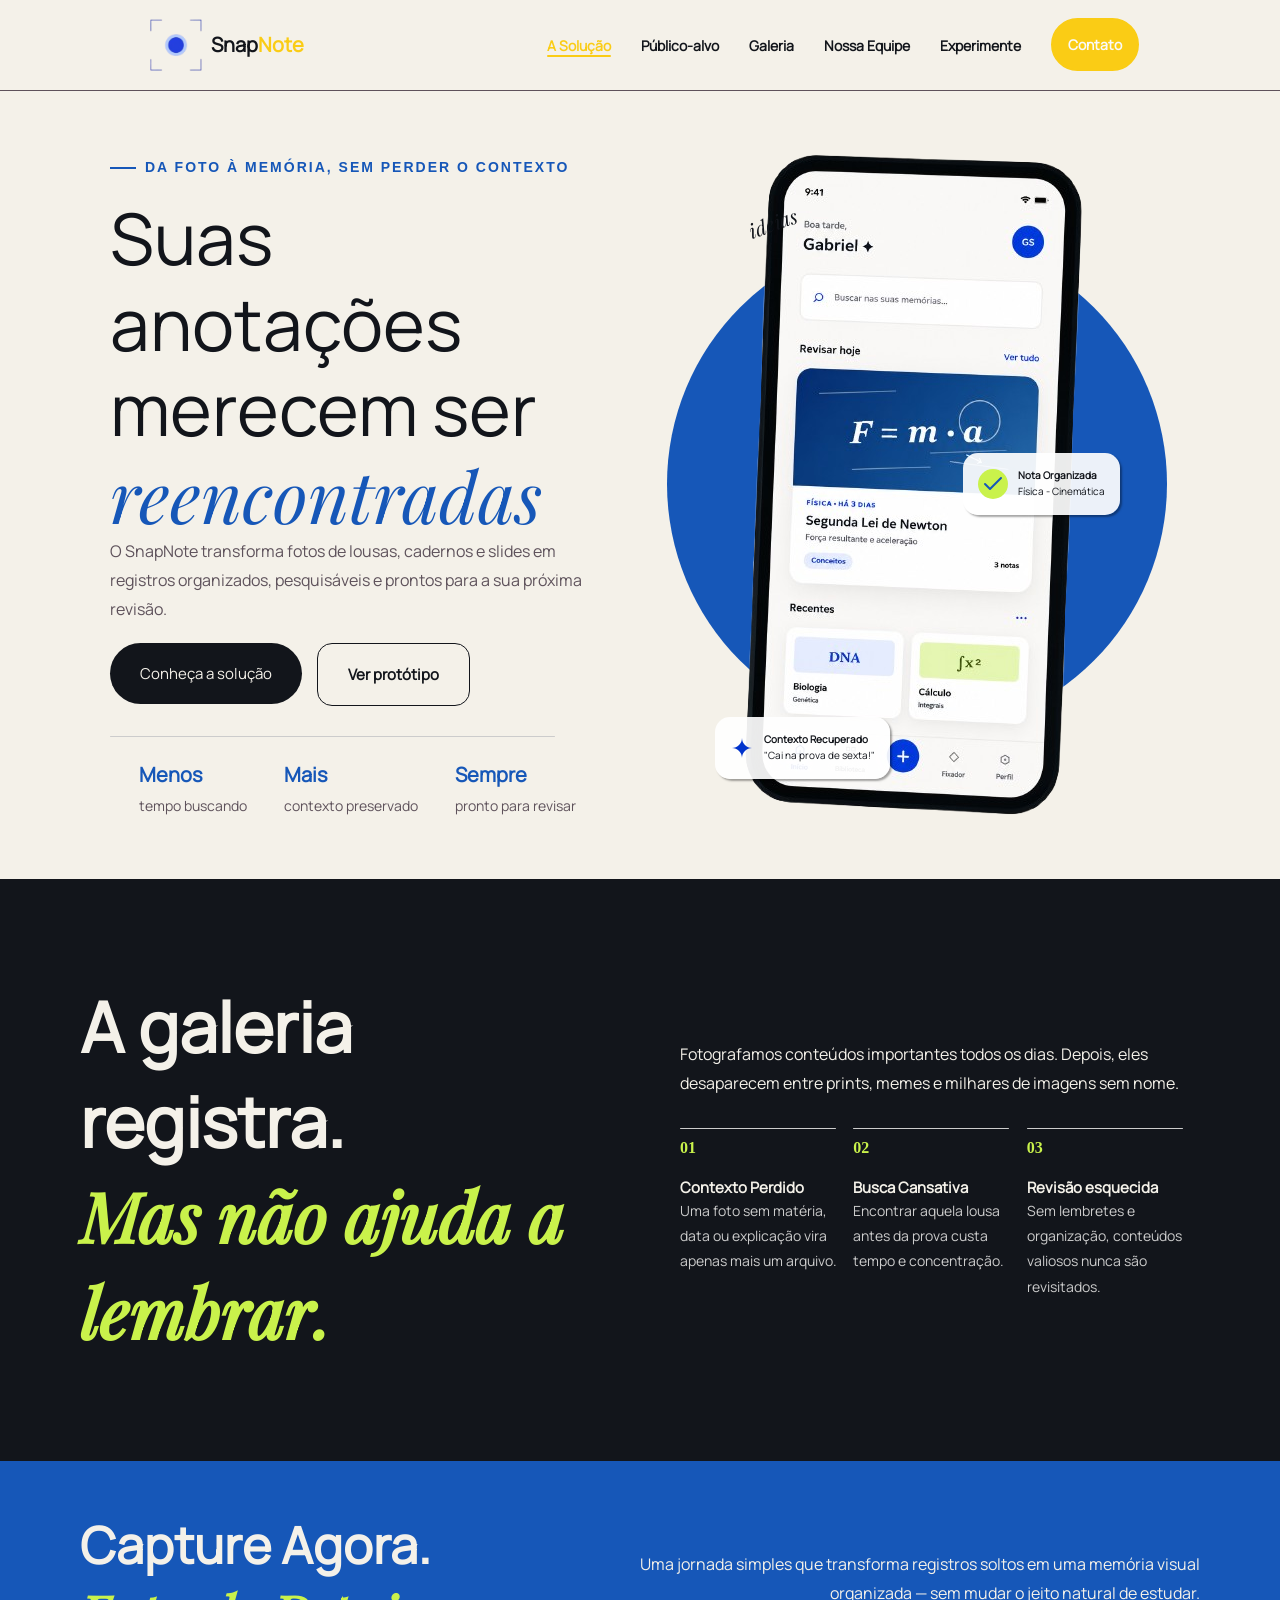
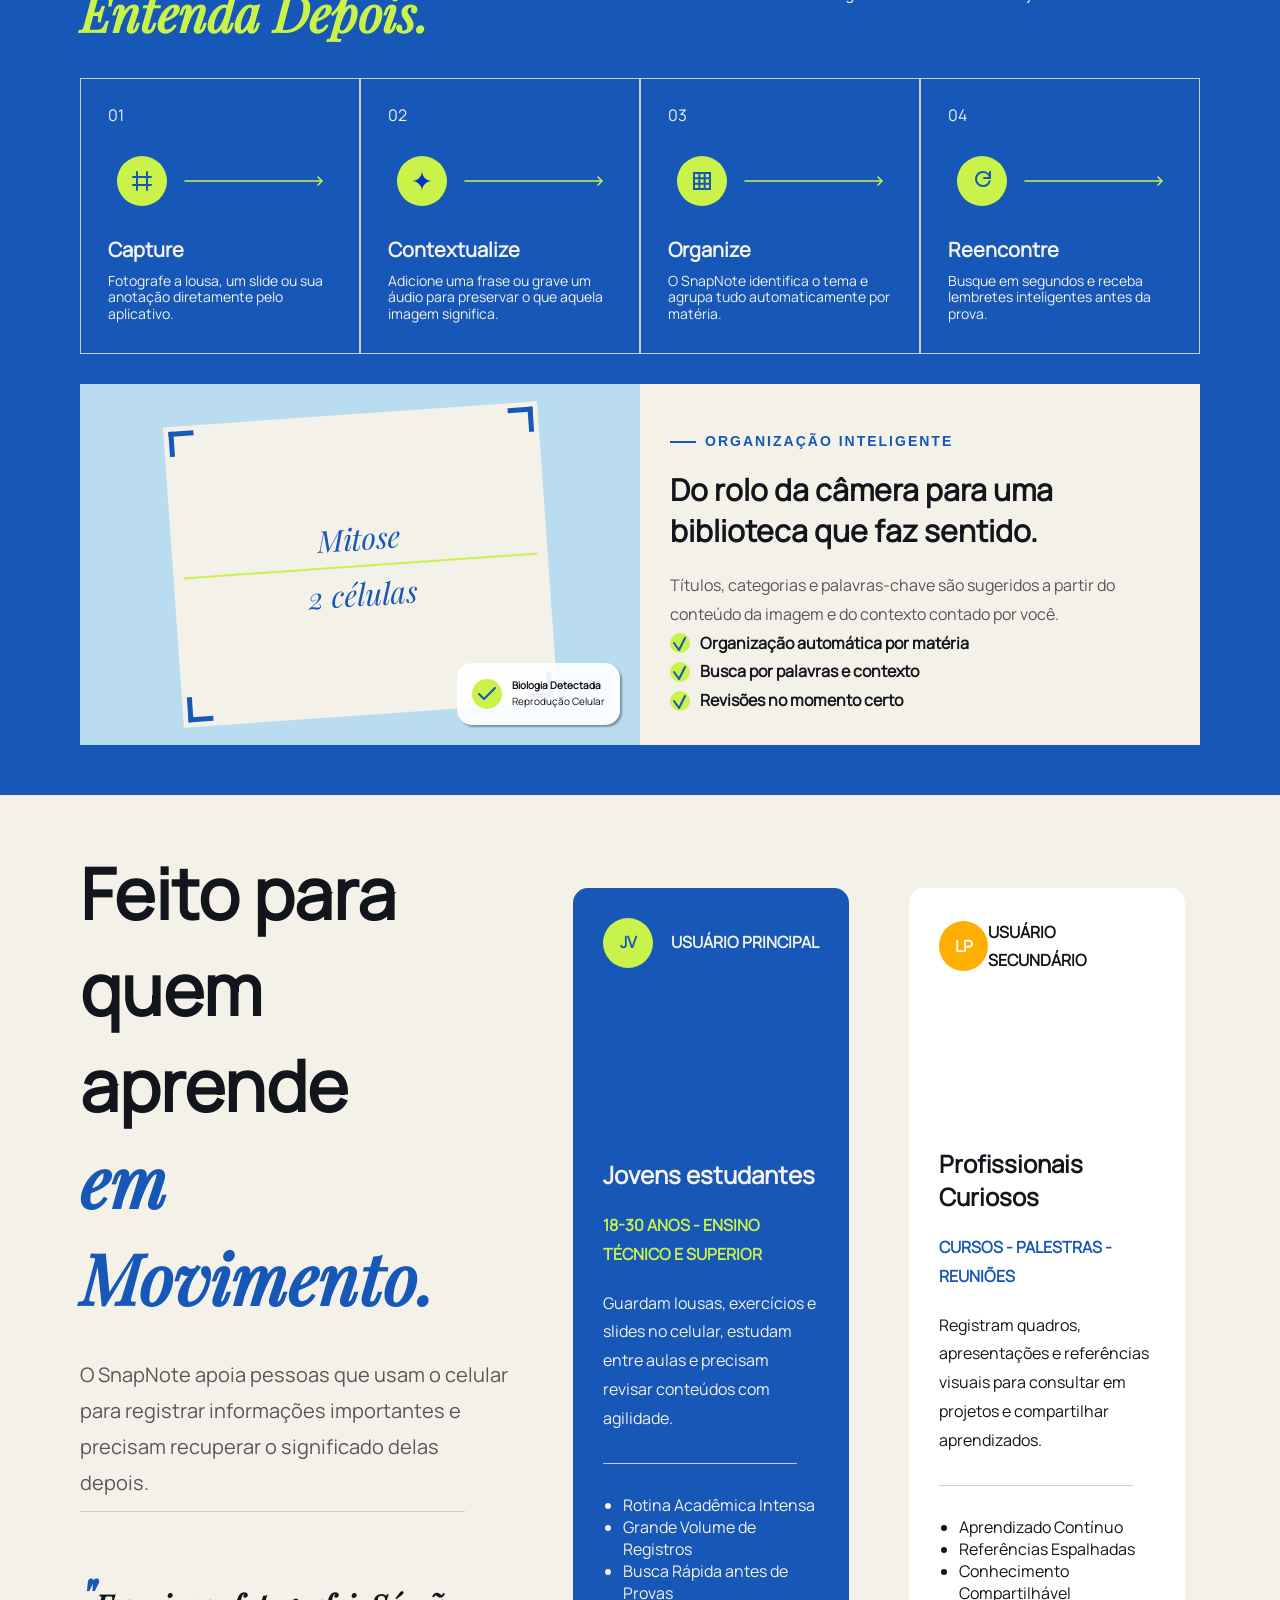
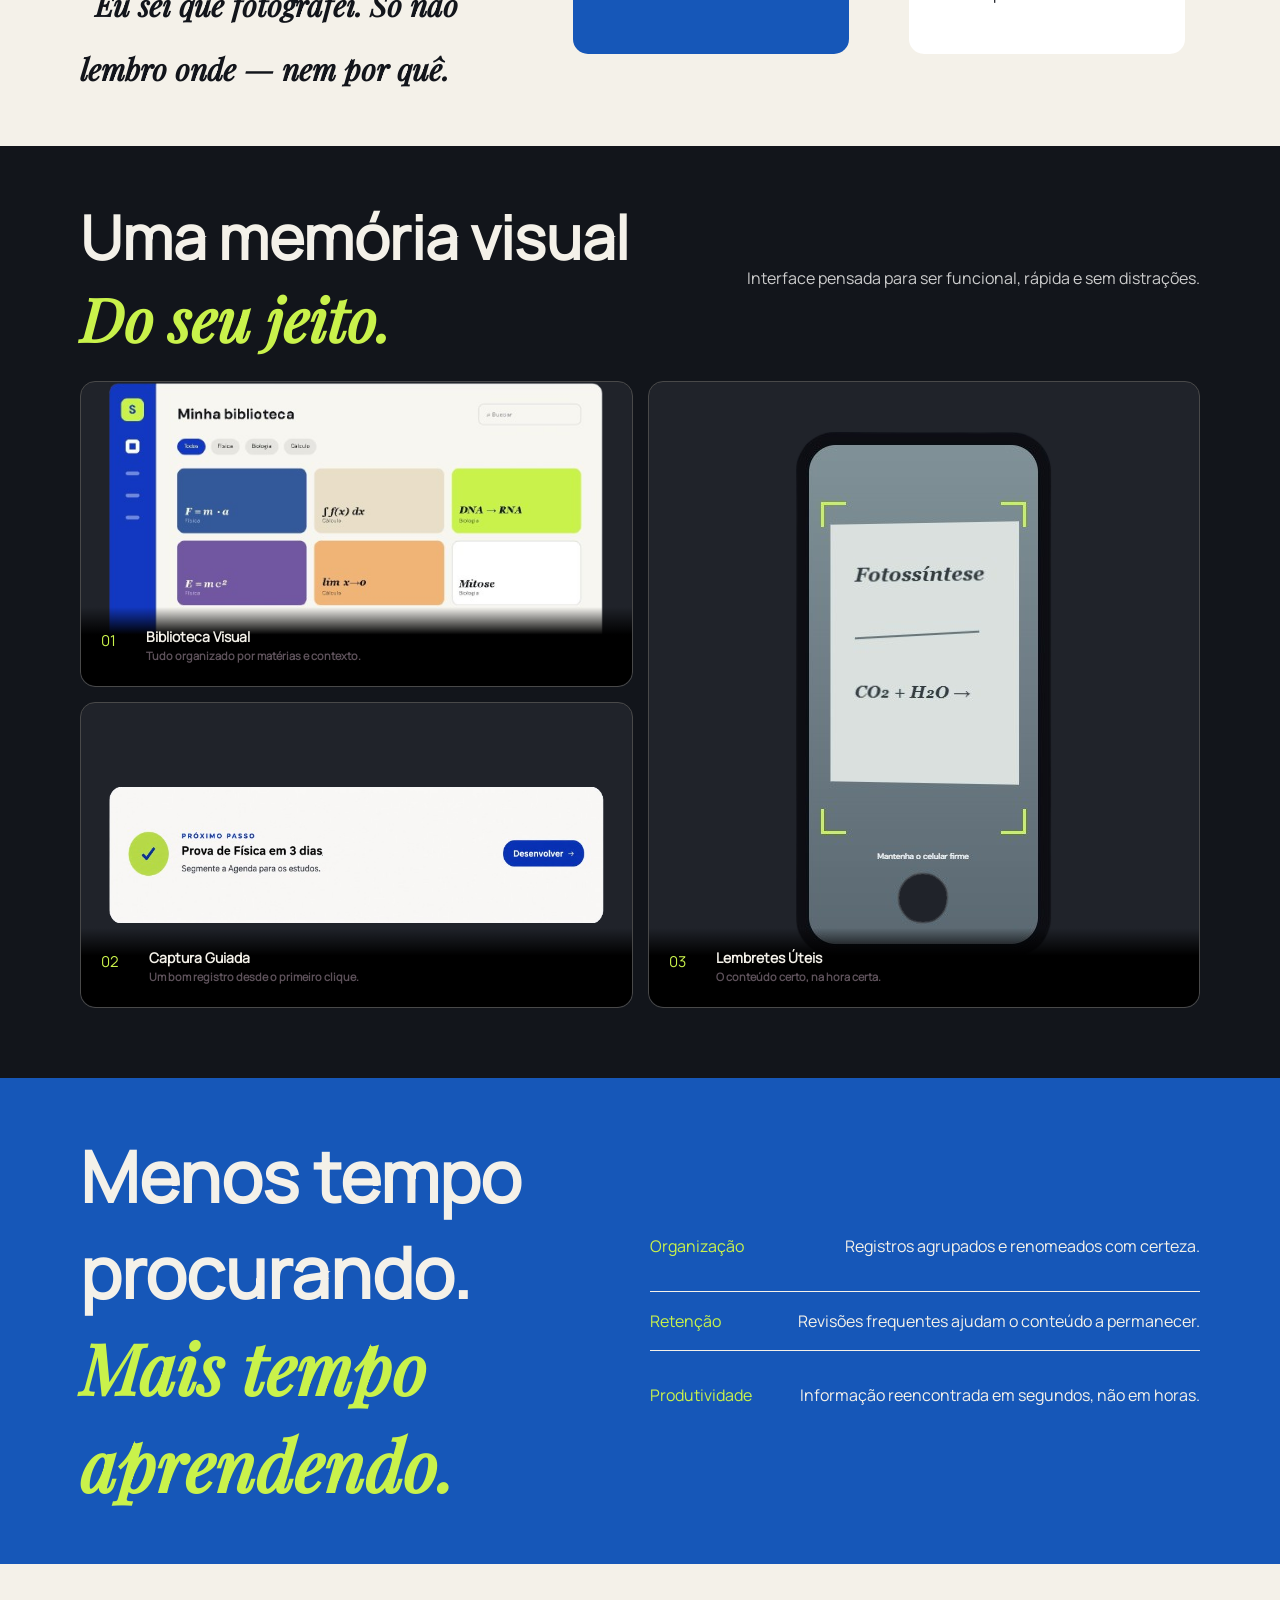
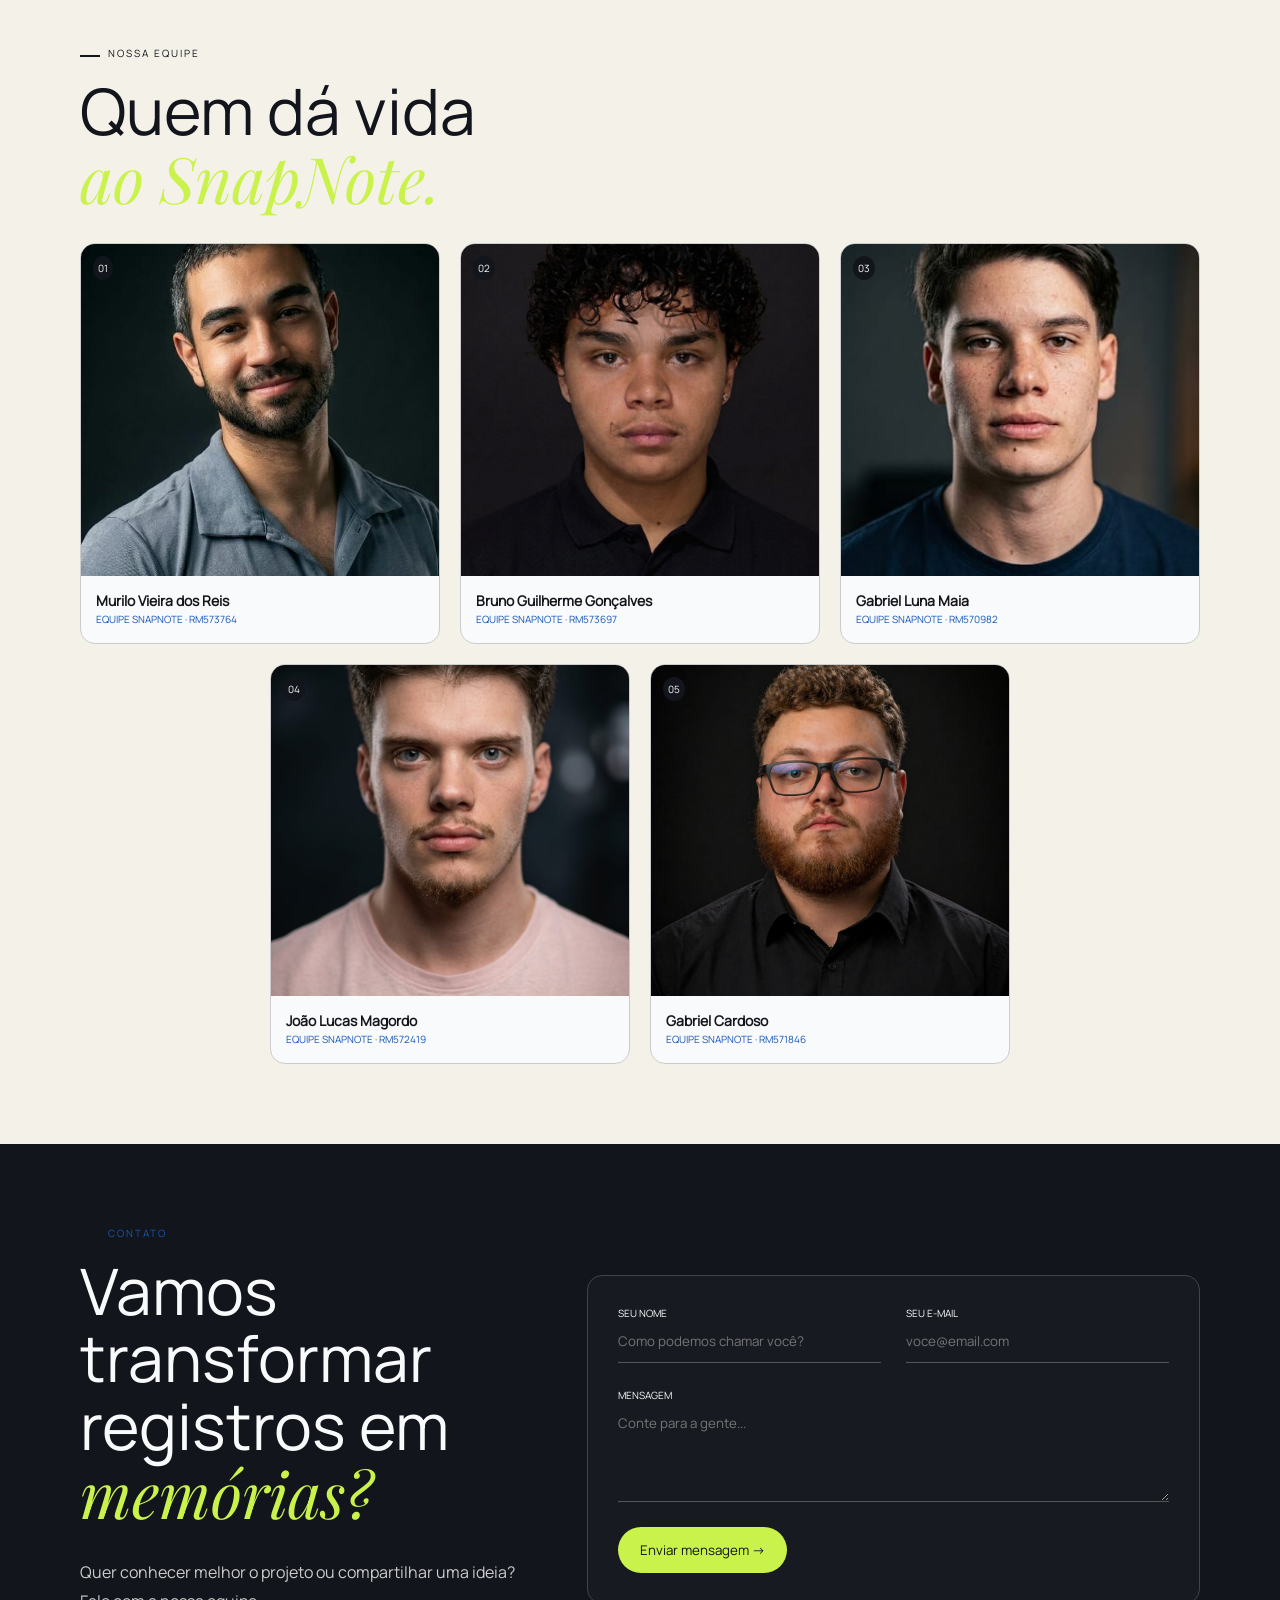
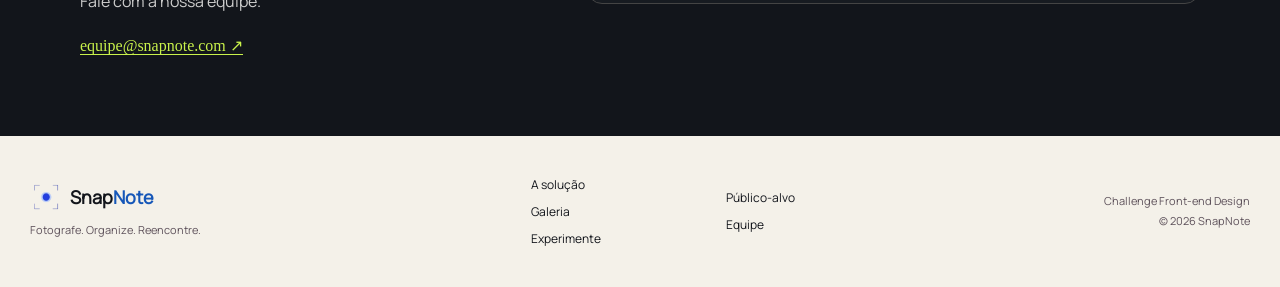
==== commit 9cc7895b: "Página do protótipo" ====
--- a/index.html
+++ b/index.html
@@ -22,6 +22,7 @@
                 <li><a href="#publico">Público-alvo</a></li>
                 <li><a href="#galeria">Galeria</a></li>
                 <li><a href="#equipe">Nossa Equipe</a></li>
+                <li><a href="experimente.html">Experimente</a></li>
                 <li><a href="#contact">Contato</a></li>
             </ul>
         </nav>
@@ -41,6 +42,7 @@
                 <li><a href="#publico">Público-alvo</a></li>
                 <li><a href="#galeria">Galeria</a></li>
                 <li><a href="#equipe">Nossa Equipe</a></li>
+                <li><a href="experimente.html">Experimente</a></li>
                 <li><a href="#contact">Contato</a></li>
             </ul>
         </div>
@@ -549,6 +551,7 @@
         <nav class="footer-column" aria-label="Navegação principal">
             <a href="#top">A solução</a>
             <a href="#galeria">Galeria</a>
+            <a href="experimente.html">Experimente</a>
         </nav>
 
         <nav class="footer-column" aria-label="Navegação complementar">
@@ -561,6 +564,7 @@
             <p>© 2026 SnapNote</p>
         </div>
     </footer>
+    <script src="./script/config.js"></script>
     <script src="./script/script.js"></script>
 </body>
 
--- a/styles/style.css
+++ b/styles/style.css
@@ -164,7 +164,8 @@
         }
     }
 
-    li:last-child {
+    li:last-child a {
+        display: inline-block;
         padding: var(--p-15);
         background: var(--bg-light-yellow);
         color: var(--bg-little-white);
@@ -173,11 +174,14 @@
         border: var(--p-2) solid var(--bg-light-yellow);
     }
 
-    li:last-child:hover {
-        padding: var(--p-15);
+    li:last-child a:hover,
+    li:last-child a.activeLink {
         background: var(--bg-white);
         color: var(--bg-light-yellow);
-        border-radius: var(--p-30);
+    }
+
+    li:last-child a.activeLink::after {
+        display: none;
     }
 }
 
@@ -1359,6 +1363,122 @@
     background: var(--bg-little-white);
 }
 
+.access-section {
+    margin-top: 90px;
+    min-height: calc(100dvh - 90px);
+    flex-direction: column;
+    align-items: start;
+    justify-content: start;
+    gap: var(--p-50);
+}
+
+.access-heading {
+    max-width: 720px;
+
+    .color-grey {
+        margin-top: var(--p-20);
+        font-size: var(--p-20);
+    }
+}
+
+.access-cards {
+    width: 100%;
+    display: grid;
+    grid-template-columns: 1.3fr 1fr;
+    gap: var(--p-20);
+}
+
+.access-card {
+    position: relative;
+    overflow: hidden;
+    display: flex;
+    flex-direction: column;
+    align-items: start;
+    gap: var(--p-20);
+    padding: var(--p-50);
+    border-radius: var(--p-15);
+
+    h2 {
+        font-size: clamp(28px, 2vw + var(--p-15), 40px);
+        font-weight: 500;
+    }
+
+    p {
+        max-width: 420px;
+    }
+}
+
+.access-card.prototype {
+    min-height: 380px;
+    padding-right: 300px;
+    background: var(--bg-light-blue);
+
+    h2,
+    p {
+        color: var(--bg-white);
+    }
+
+    img {
+        position: absolute;
+        right: var(--p-50);
+        top: var(--p-50);
+        width: 220px;
+        transform: rotate(6deg);
+    }
+}
+
+.access-card.code {
+    background: var(--bg-primary-color);
+
+    svg {
+        color: var(--bg-white);
+    }
+
+    h2 {
+        color: var(--bg-white);
+    }
+
+    p {
+        color: var(--bg-light-grey);
+    }
+
+    .access-link {
+        background: var(--bg-white);
+    }
+
+    .access-link:hover {
+        background: var(--lime);
+    }
+}
+
+.access-link {
+    margin-top: auto;
+    padding: var(--p-15) var(--p-30);
+    background: var(--lime);
+    color: var(--bg-primary-color);
+    border-radius: var(--p-50);
+    font-family: Mansrope;
+    font-size: var(--p-15);
+    font-weight: bold;
+    transition: background .3s;
+}
+
+.access-link:hover {
+    background: var(--bg-white);
+}
+
+.access-card.prototype .access-note {
+    margin-top: calc(var(--p-10) * -1);
+    color: var(--ciano);
+    font-size: 12px;
+    line-height: 1.5;
+}
+
+.access-link:focus-visible {
+    outline: var(--p-2) solid var(--lime);
+    outline-offset: var(--p-5);
+}
+
 @media(max-width: 1450px) {
     .galery-images {
         padding: var(--p-20) 0;
@@ -1511,6 +1631,10 @@
         grid-template-columns: 1fr;
     }
 
+    .access-cards {
+        grid-template-columns: 1fr;
+    }
+
 }
 
 
@@ -1588,6 +1712,23 @@
 
     .comment {
         font-size: var(--p-20) !important;
+    }
+
+    .access-card {
+        padding: var(--p-30);
+    }
+
+    .access-card.prototype {
+        padding-right: var(--p-30);
+        padding-bottom: 300px;
+
+        img {
+            top: auto;
+            bottom: -90px;
+            right: 50%;
+            width: 180px;
+            transform: translateX(50%) rotate(6deg);
+        }
     }
 
     .team-cards,
